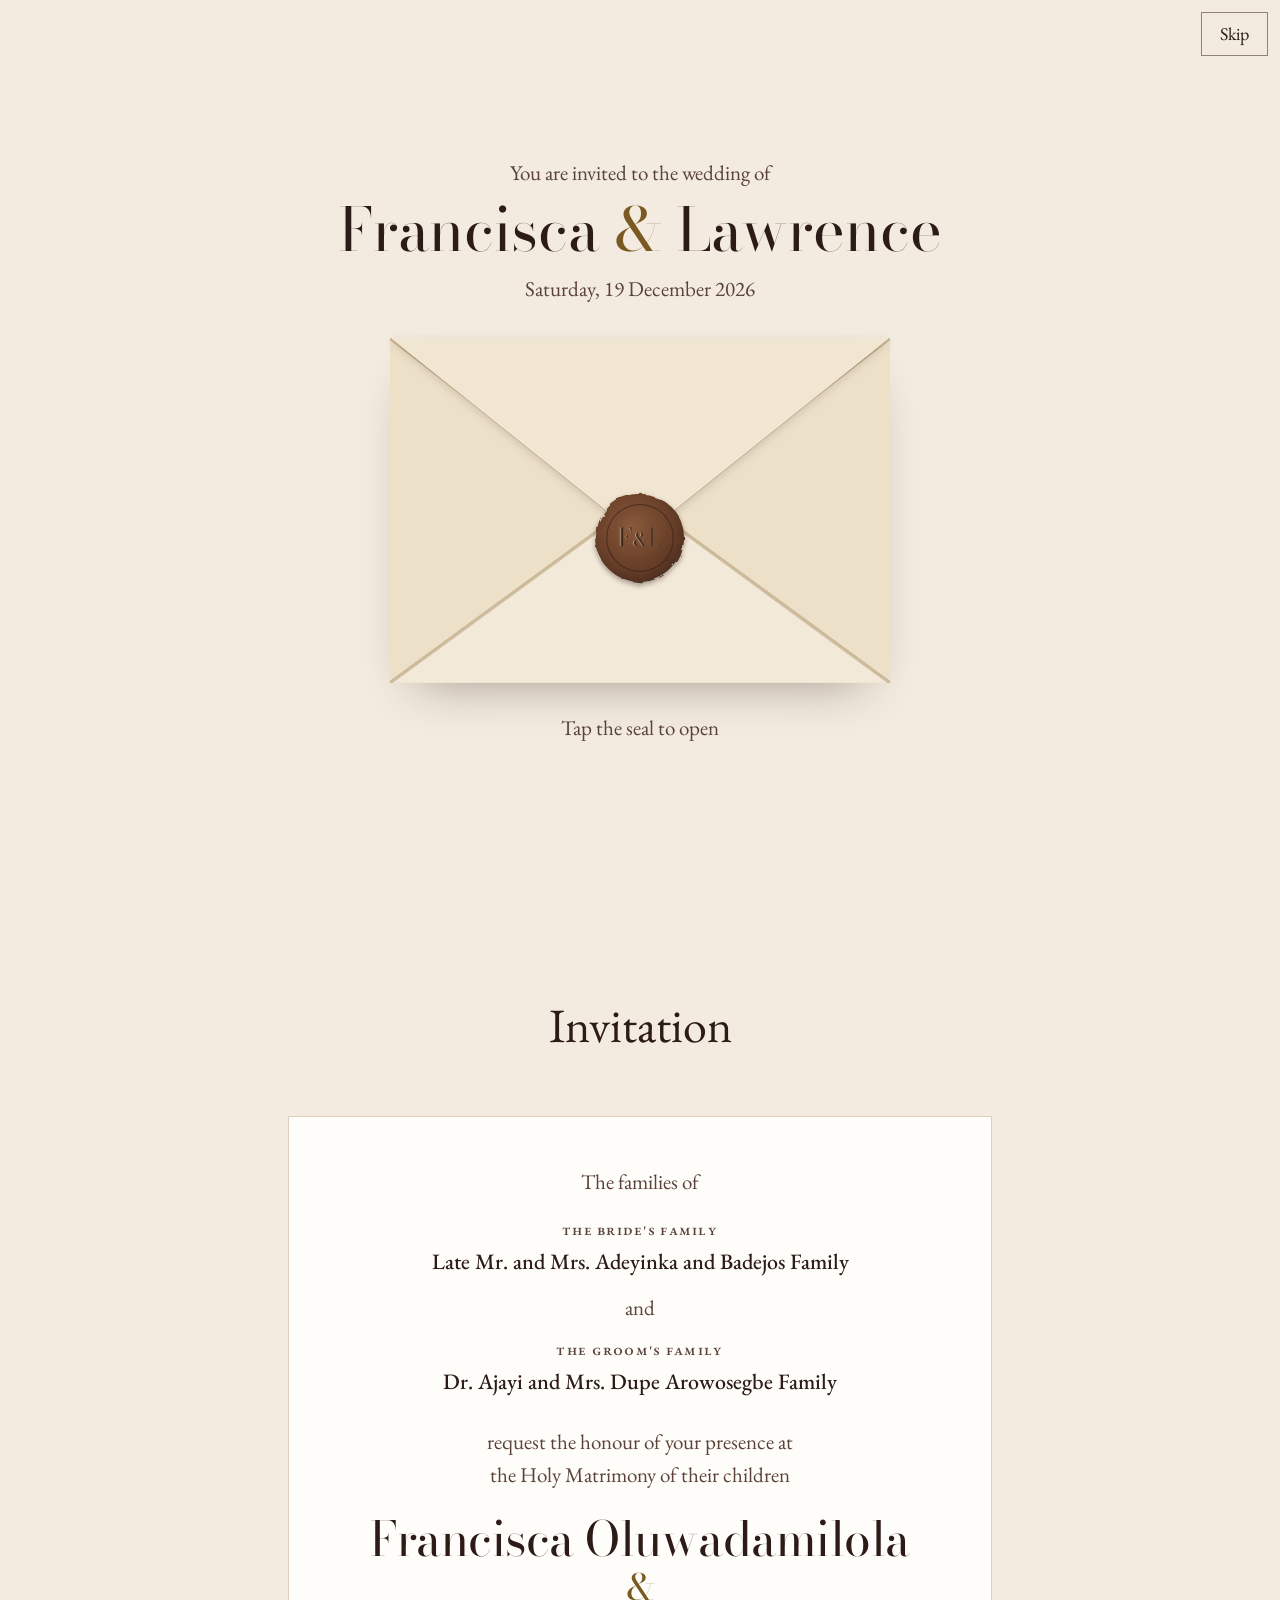
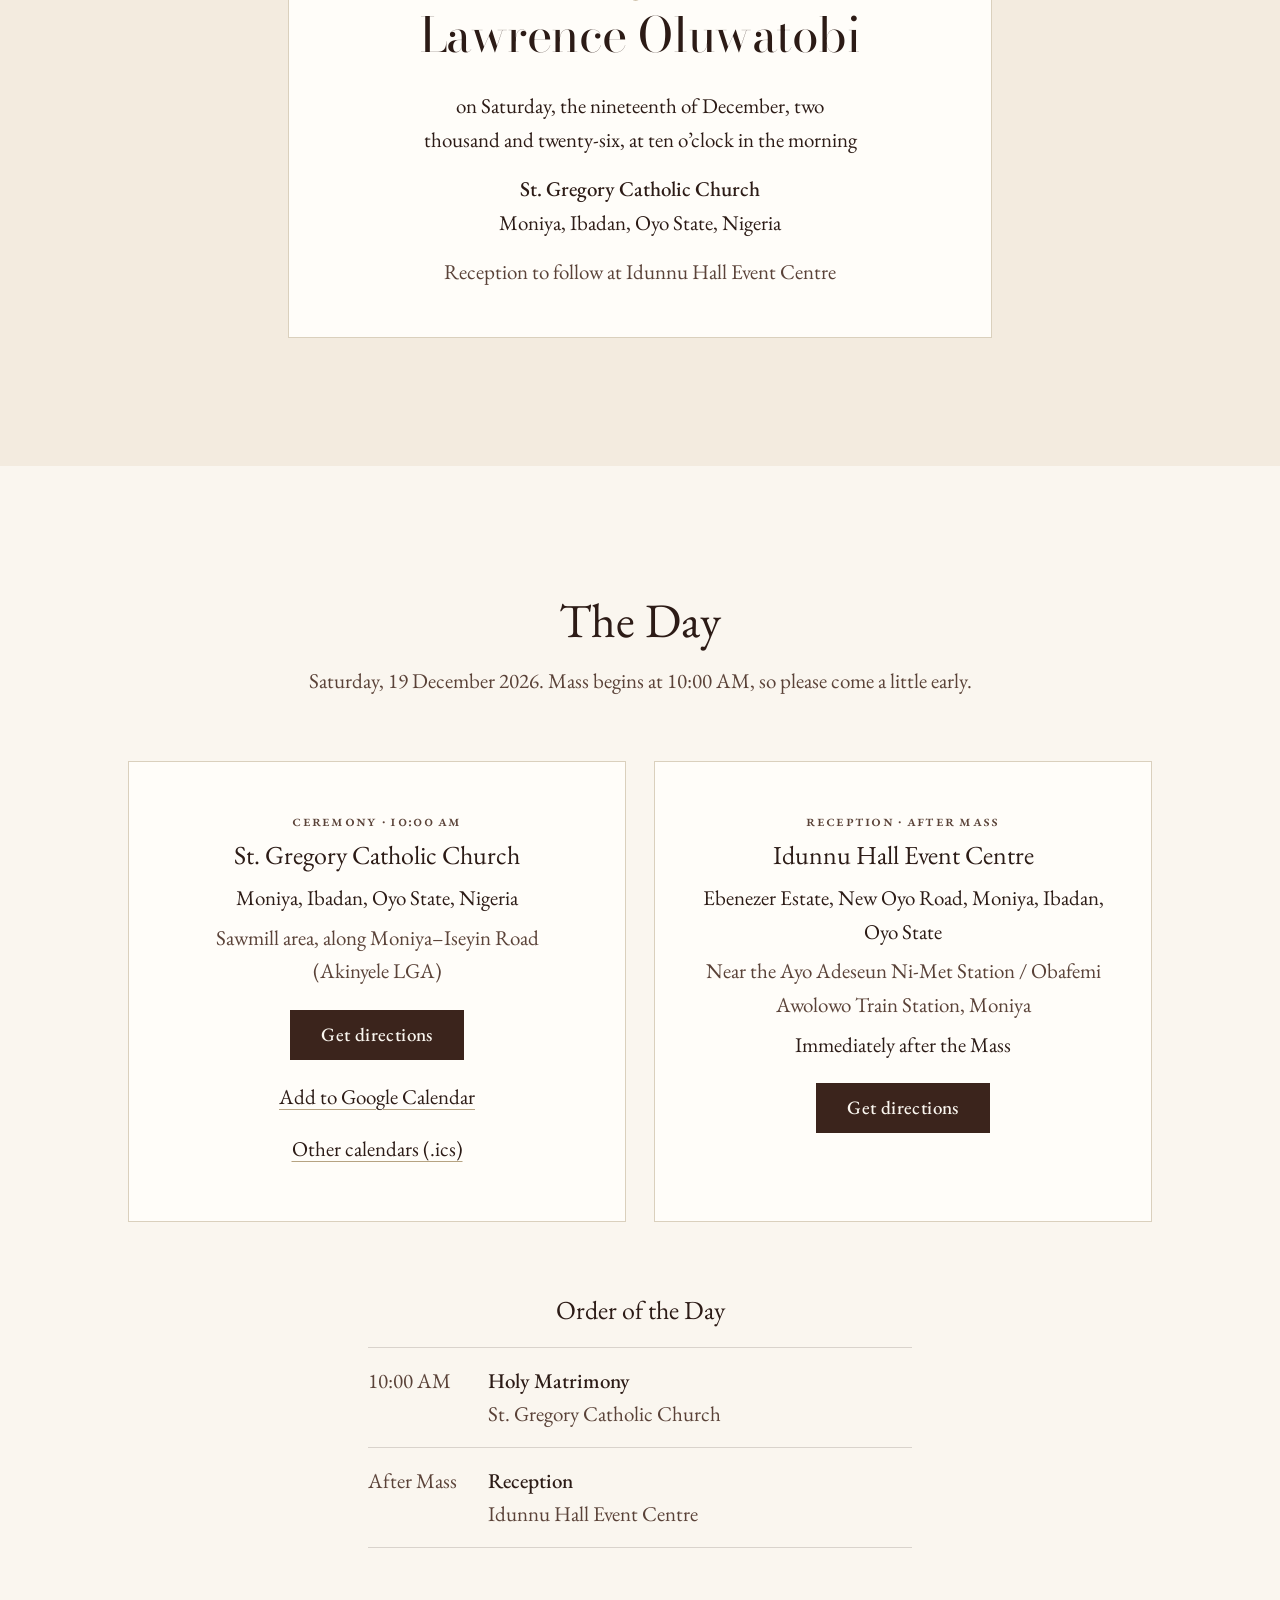
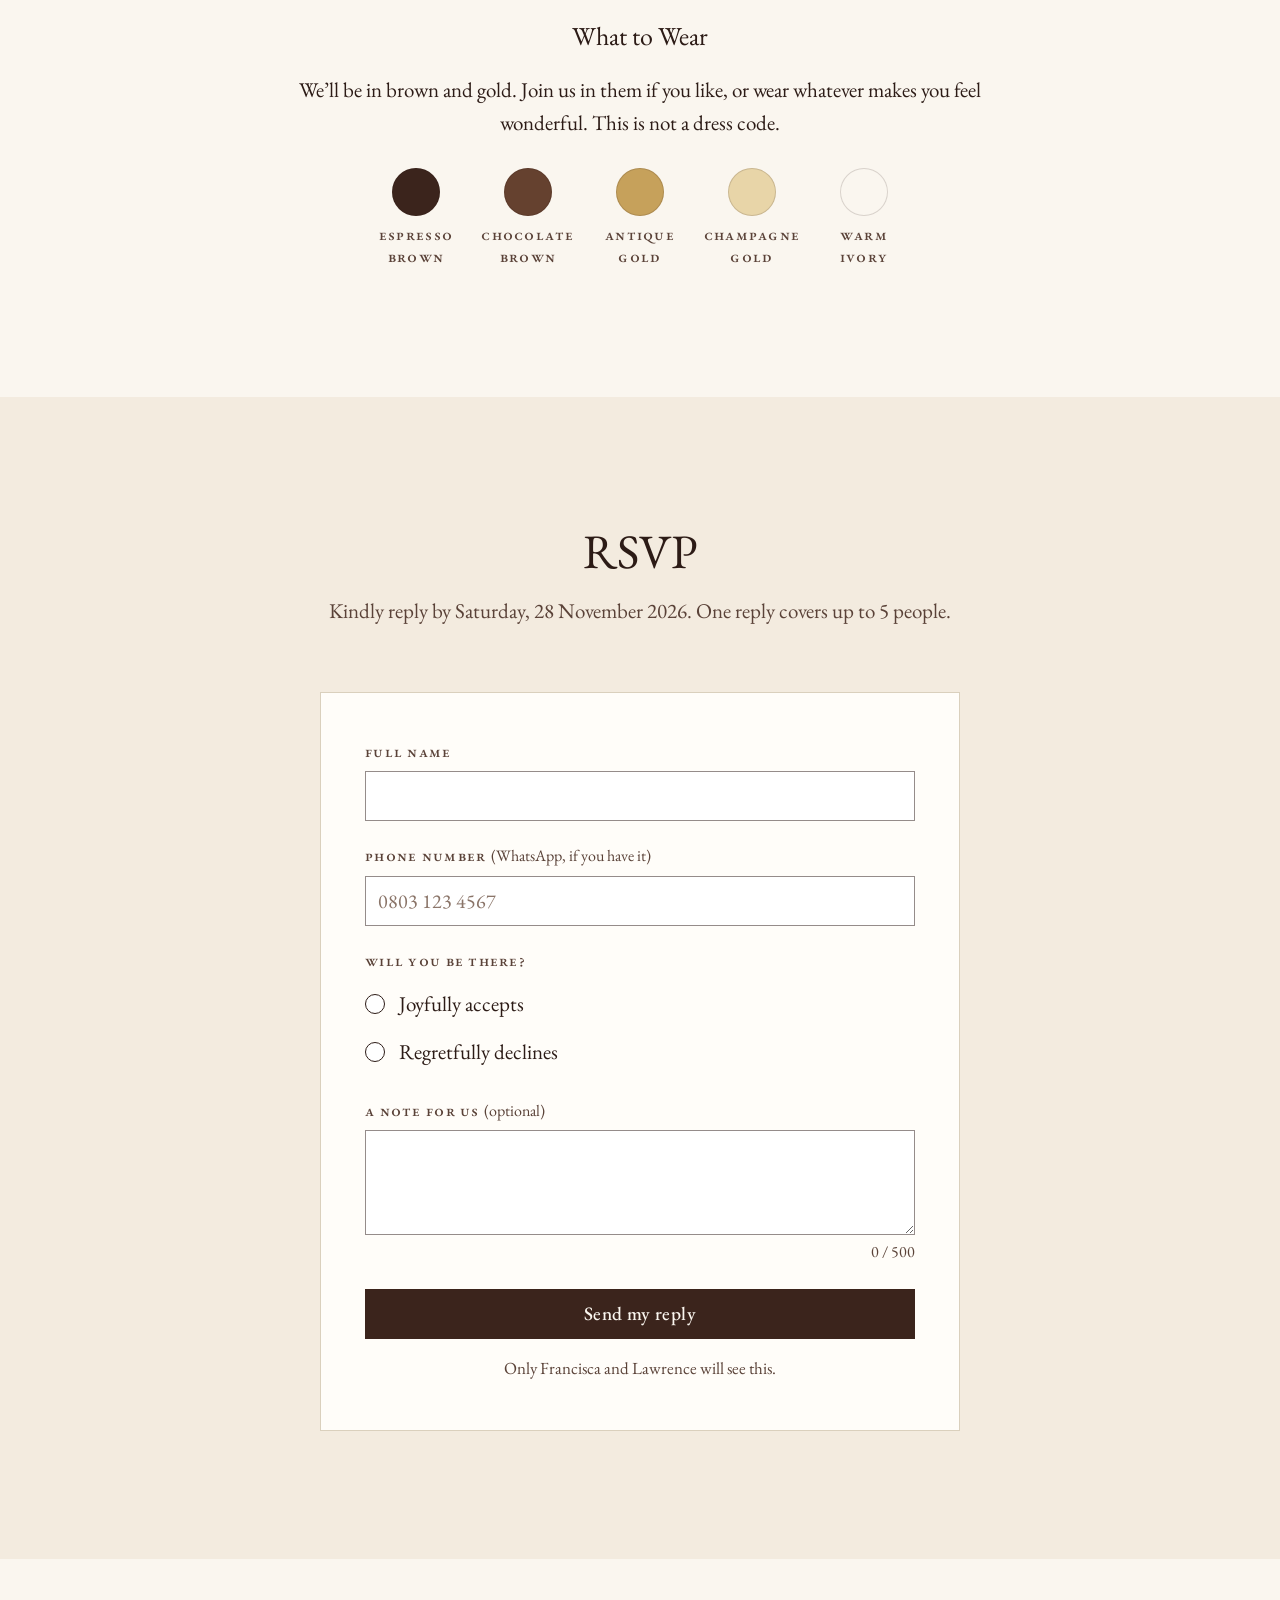
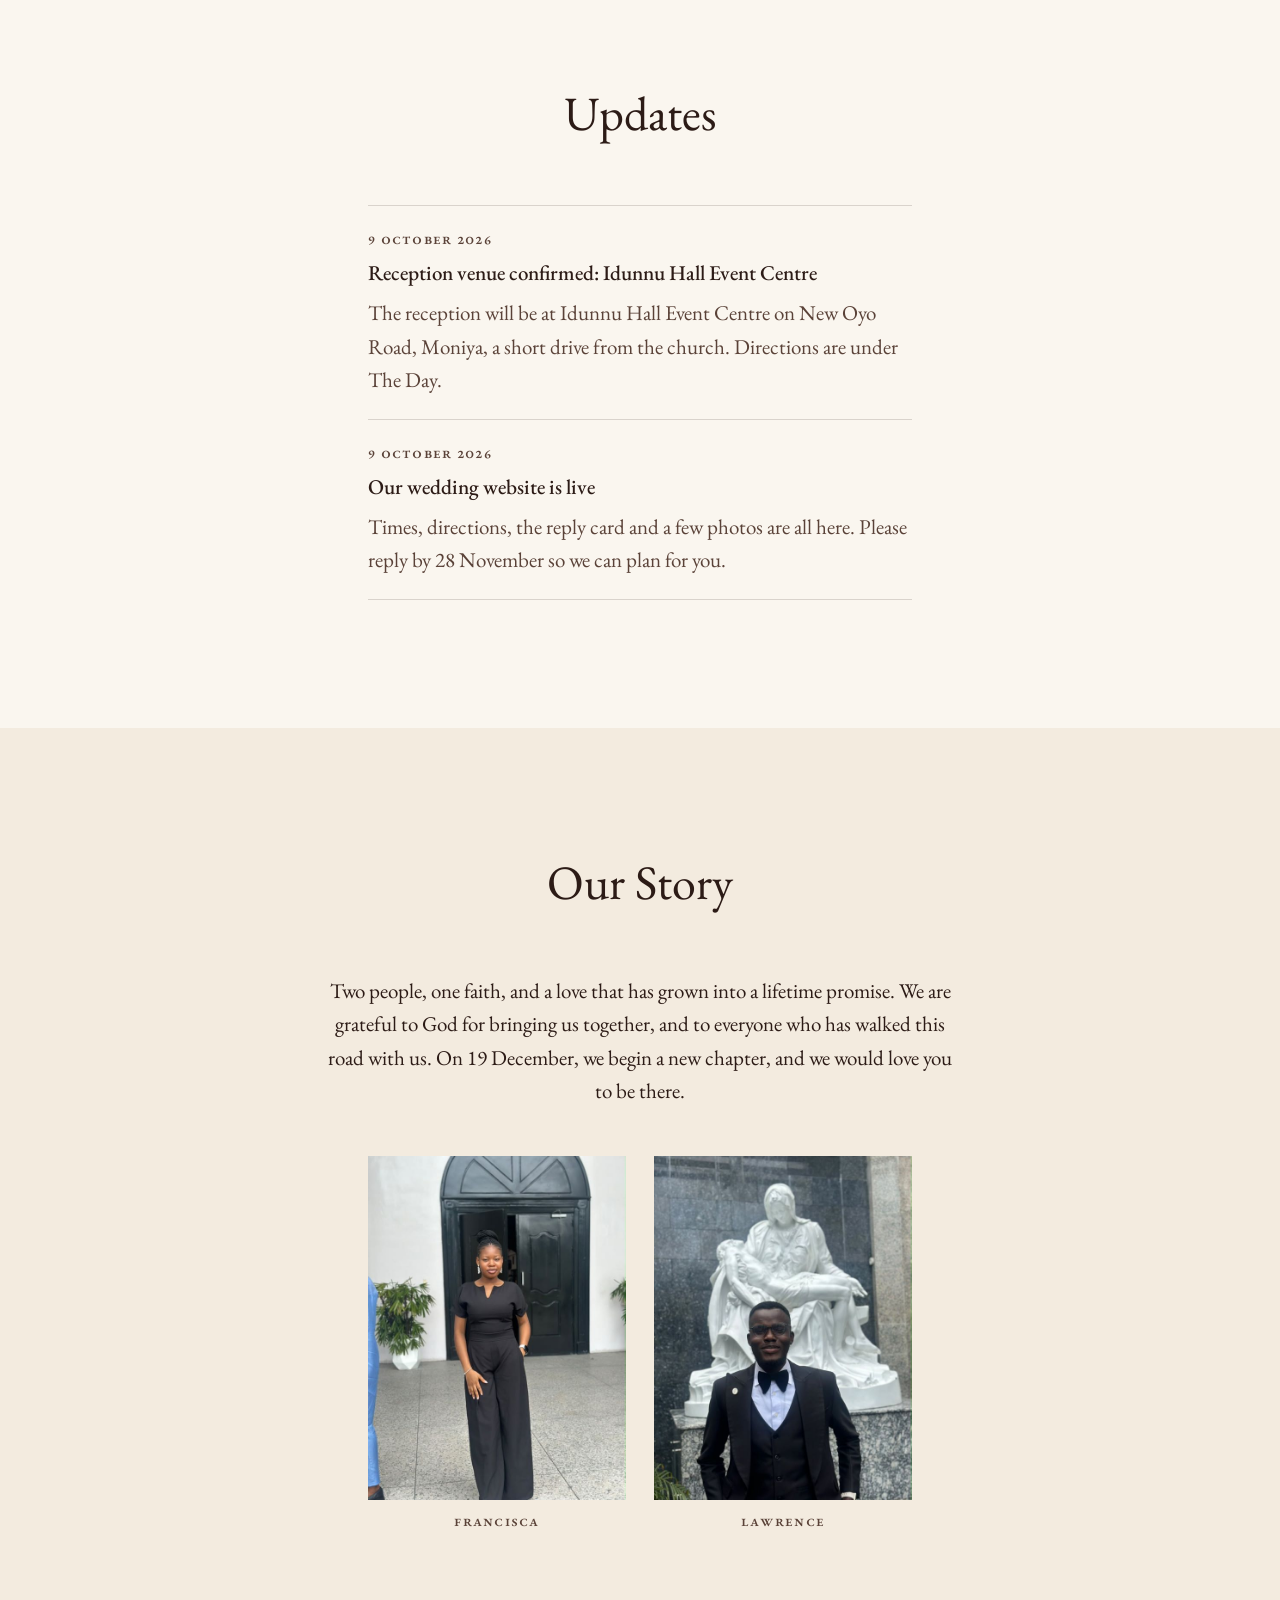
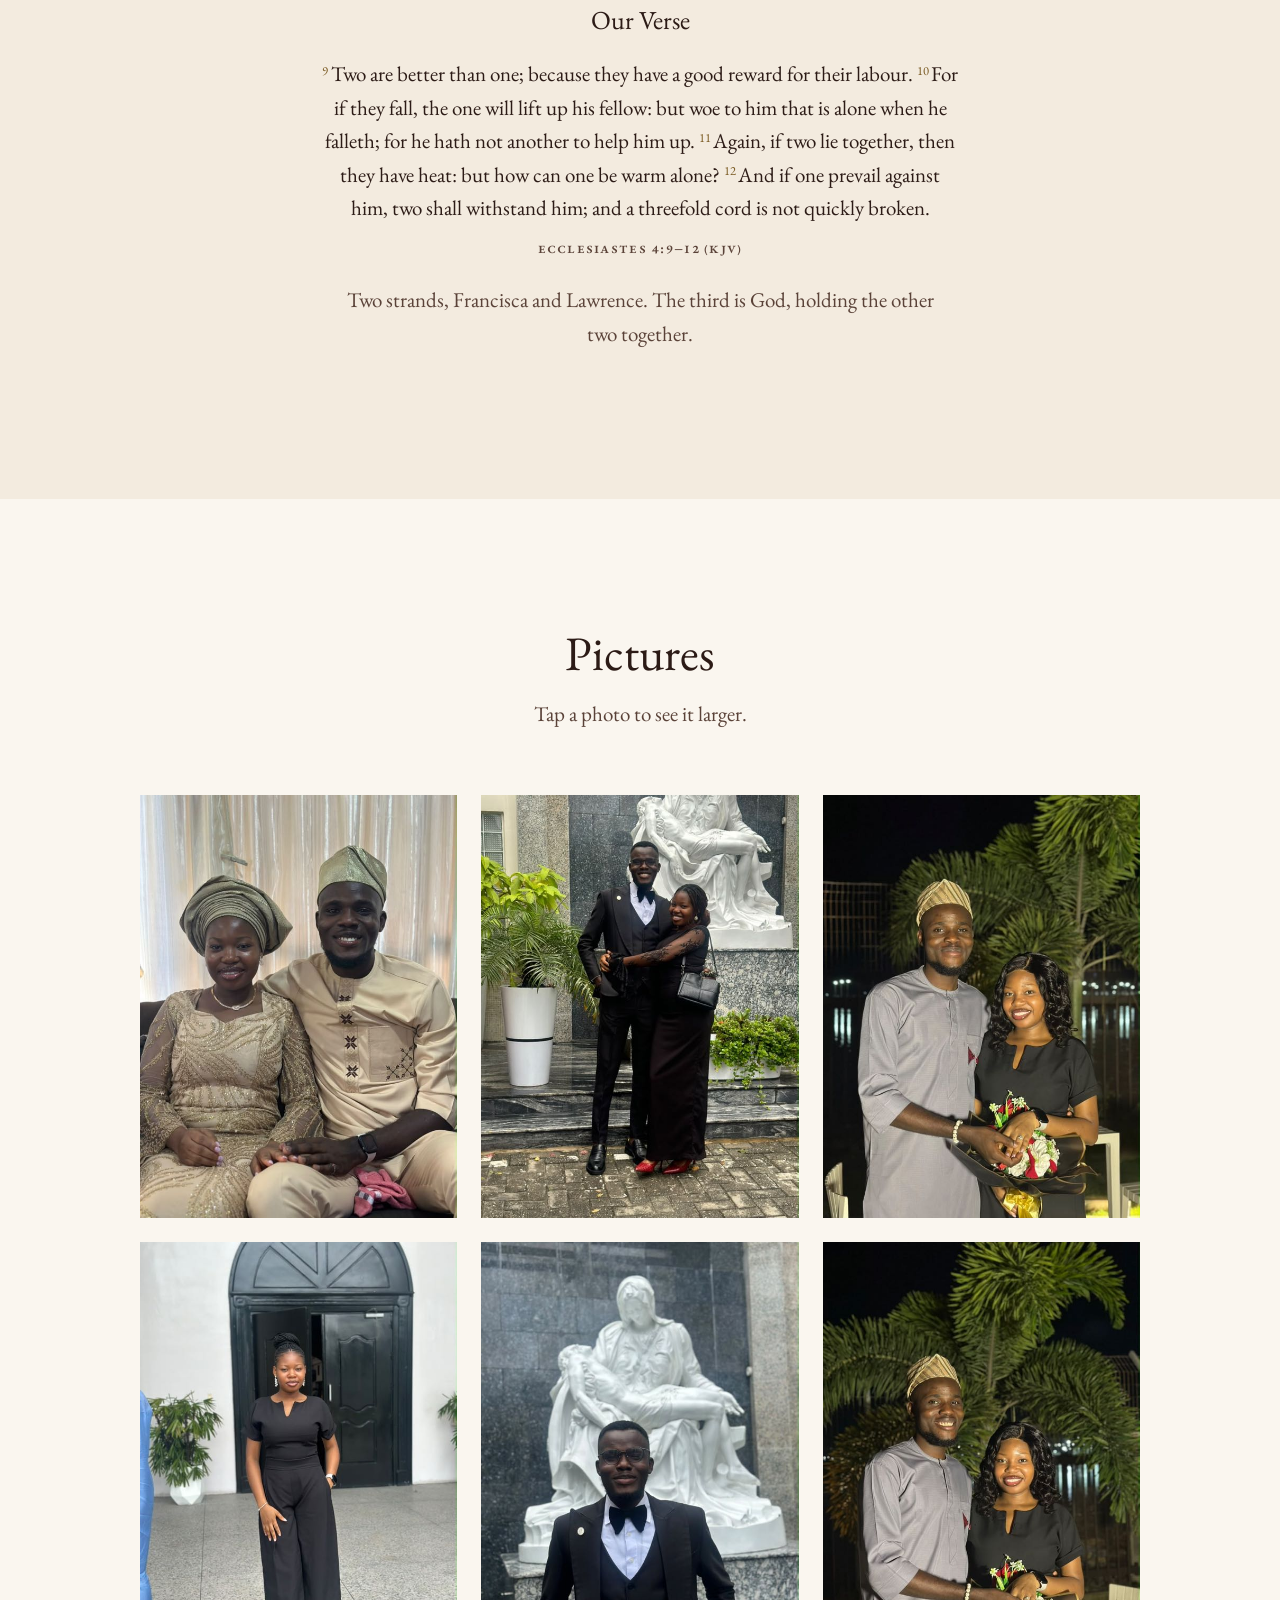
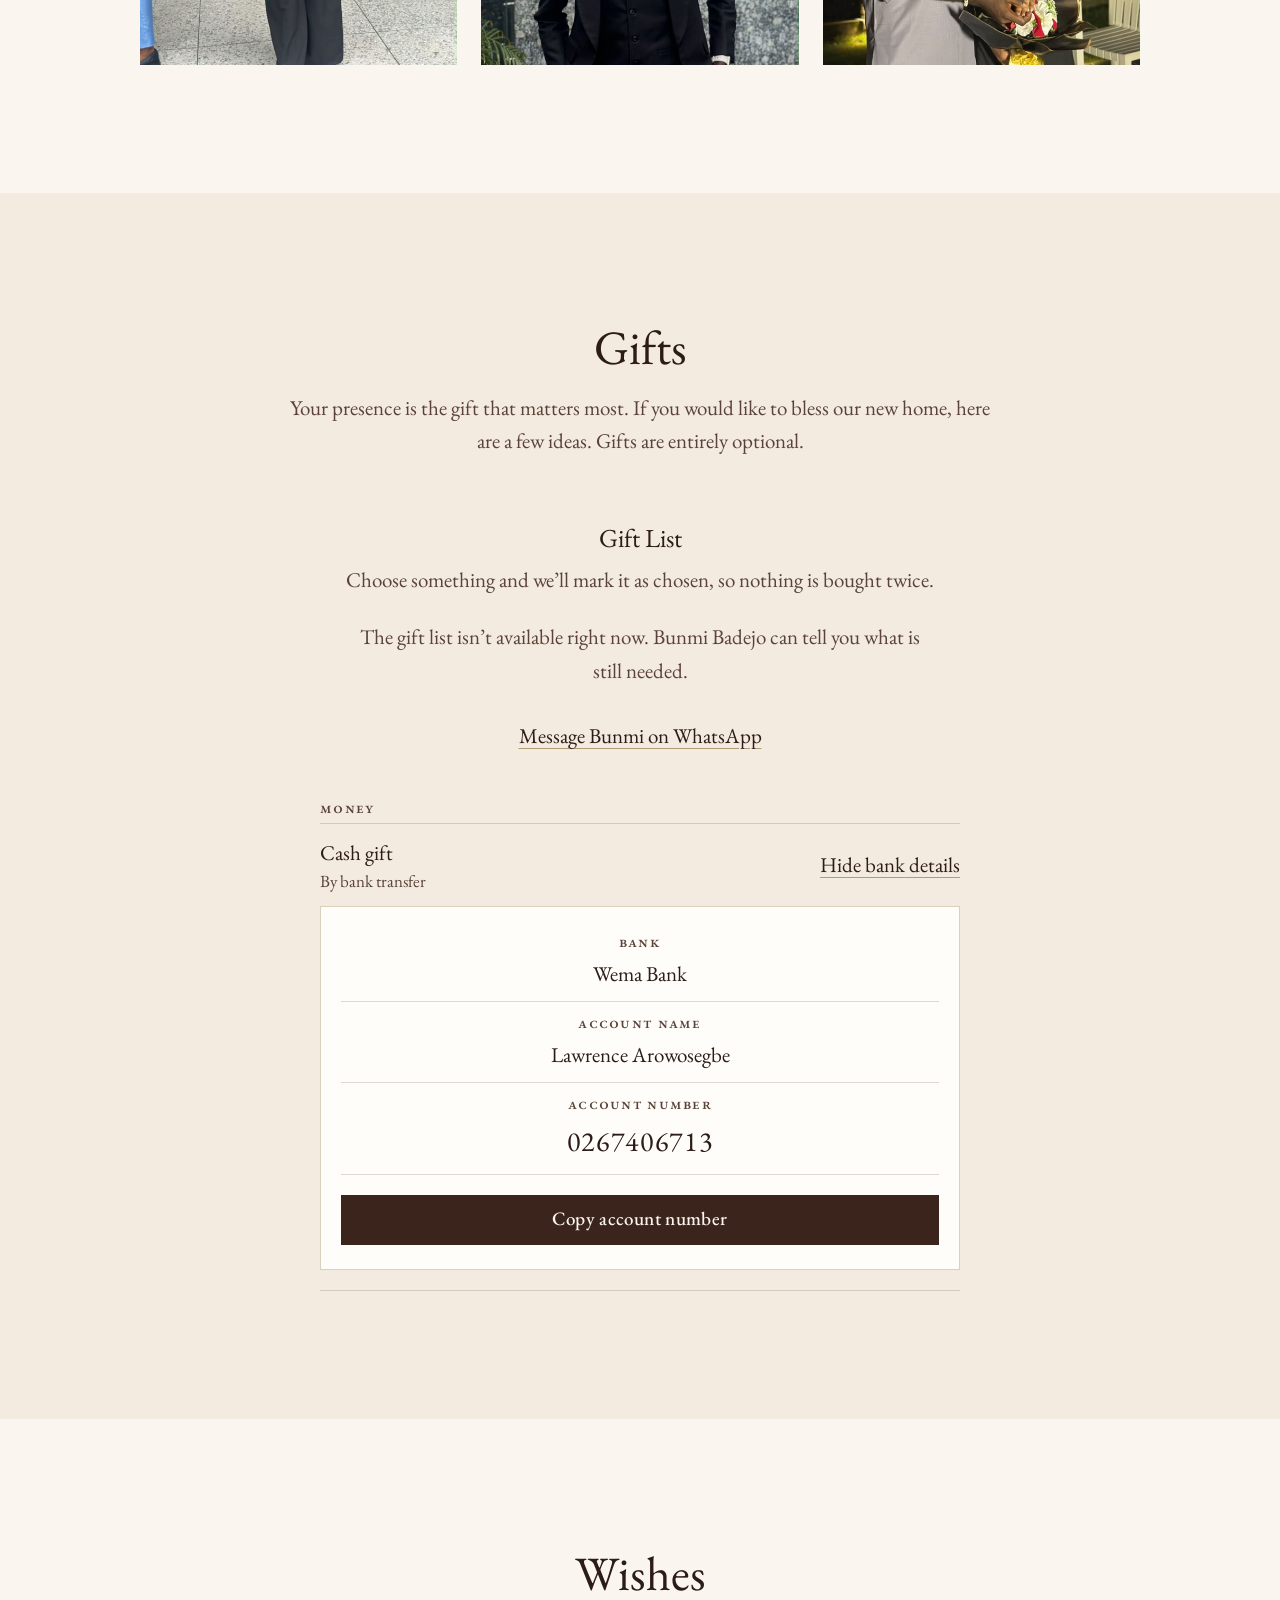
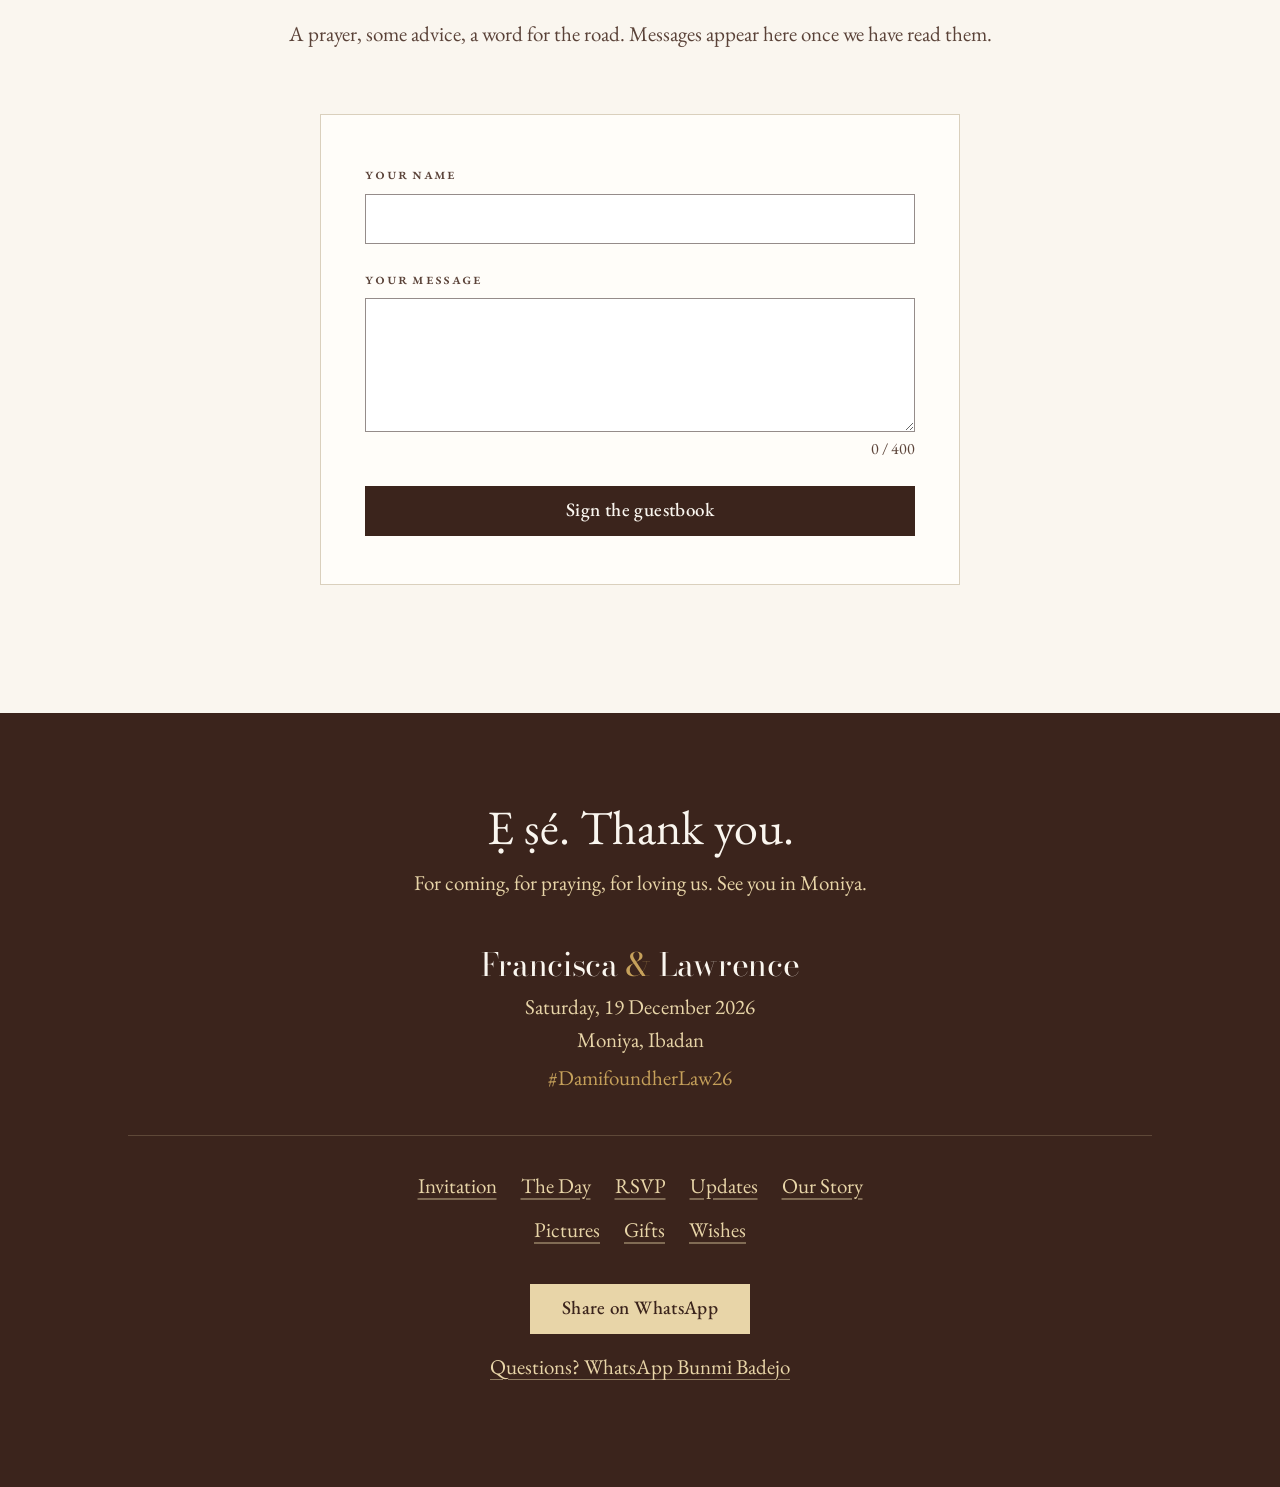
==== site-v2/index.html @ ab5de39e "Francisca & Lawrence wedding website: v1 + v2 sites, Apps Script backend, docs" ====
<!doctype html>
<html lang="en-GB">
<head>
  <meta charset="utf-8">
  <meta name="viewport" content="width=device-width, initial-scale=1, viewport-fit=cover">
  <title>Francisca &amp; Lawrence · 19 December 2026</title>
  <meta name="description" content="Francisca &amp; Lawrence are getting married. Saturday, 19 December 2026, 10:00 AM at St. Gregory Catholic Church, Moniya, Ibadan. Reception at Idunnu Hall Event Centre. Directions, RSVP and gifts.">
  <meta name="theme-color" content="#FAF6EF">
  <meta name="color-scheme" content="light">

  <!-- Social preview (WhatsApp, Facebook, X). If you move to a custom domain,
       replace "https://francisca-and-lawrence.vercel.app" below. -->
  <meta property="og:type" content="website">
  <meta property="og:site_name" content="Francisca &amp; Lawrence">
  <meta property="og:title" content="Francisca &amp; Lawrence · Saturday, 19 December 2026">
  <meta property="og:description" content="St. Gregory Catholic Church, Moniya, Ibadan · 10:00 AM. Kindly reply by 28 November.">
  <meta property="og:url" content="https://francisca-and-lawrence.vercel.app/">
  <meta property="og:image" content="https://francisca-and-lawrence.vercel.app/assets/og-image.jpg">
  <meta property="og:image:width" content="1200">
  <meta property="og:image:height" content="630">
  <meta property="og:image:alt" content="Francisca and Lawrence in black formal wear at church, with their names and wedding date">
  <meta property="og:locale" content="en_GB">
  <meta name="twitter:card" content="summary_large_image">
  <meta name="twitter:title" content="Francisca &amp; Lawrence · Saturday, 19 December 2026">
  <meta name="twitter:description" content="St. Gregory Catholic Church, Moniya, Ibadan · 10:00 AM. Kindly reply by 28 November.">
  <meta name="twitter:image" content="https://francisca-and-lawrence.vercel.app/assets/og-image.jpg">

  <link rel="icon" href="assets/favicon.svg" type="image/svg+xml">
  <link rel="apple-touch-icon" href="assets/og-image.jpg">

  <link rel="preload" href="assets/fonts/eb-garamond-roman.woff2" as="font" type="font/woff2" crossorigin>
  <!-- The gift list is fetched from Apps Script on page open (it redirects to googleusercontent).
       crossorigin matches the credential-less fetch so the warmed connection is reused. -->
  <link rel="preconnect" href="https://script.google.com" crossorigin>
  <link rel="preconnect" href="https://script.googleusercontent.com" crossorigin>
  <link rel="preconnect" href="https://fonts.googleapis.com">
  <link rel="preconnect" href="https://fonts.gstatic.com" crossorigin>
  <link rel="stylesheet" href="https://fonts.googleapis.com/css2?family=Bodoni+Moda:opsz,wght@6..96,400&display=swap">
  <link rel="preload" as="image" href="assets/photos/couple-church.jpg" fetchpriority="high">
  <link rel="stylesheet" href="css/styles.css?v=202610101659">

  <script>
    (function (d) {
      d.classList.add('js');
      // The hero waits for its entrance; released by main.js, or after 4s as a safety net.
      d.classList.add('hero-pending');
      setTimeout(function () { if (!window.__flHero) d.classList.remove('hero-pending'); }, 4000);
      // Cover the page before first paint when the envelope intro will show (same rules as
      // initEnvelope in main.js) so the hero never flashes. Released by main.js, or after 4s.
      // The key must match ENVELOPE_KEY in js/main.js.
      try {
        if (!matchMedia('(prefers-reduced-motion: reduce)').matches && !(location.hash.length > 1) &&
            !sessionStorage.getItem('fl-v2b-envelope-opened')) {
          d.classList.add('env-pending');
          setTimeout(function () { d.classList.remove('env-pending'); }, 4000);
        }
      } catch (e) { /* storage blocked: let main.js decide */ }
    })(document.documentElement);
  </script>
  <script src="config.js?v=202610101659" defer></script>
  <script src="js/main.js?v=202610101659" defer></script>
</head>
<body>
  <svg class="sprite" aria-hidden="true" focusable="false" xmlns="http://www.w3.org/2000/svg">
    <symbol id="i-close" viewBox="0 0 24 24"><path d="M5 5l14 14M19 5 5 19" fill="none" stroke="currentColor" stroke-width="1.4"/></symbol>
    <symbol id="i-prev" viewBox="0 0 24 24"><path d="M20 12H4m6-6-6 6 6 6" fill="none" stroke="currentColor" stroke-width="1.4"/></symbol>
    <symbol id="i-next" viewBox="0 0 24 24"><path d="M4 12h16m-6-6 6 6-6 6" fill="none" stroke="currentColor" stroke-width="1.4"/></symbol>
  </svg>

  <a class="skip-link" href="#main">Skip to main content</a>

  <!-- ===================== HEADER ===================== -->
  <header class="masthead" data-header>
    <div class="masthead__inner">
      <a class="monogram" href="#home" aria-label="Francisca and Lawrence, back to top">F<span>&amp;</span>L</a>
      <nav class="nav" aria-label="Main">
        <ul data-nav-list>
          <li><a href="#invitation">Invitation</a></li>
          <li><a href="#details">The Day</a></li>
          <li><a class="nav__rsvp" href="#rsvp">RSVP</a></li>
          <li><a href="#updates">Updates</a></li>
          <li><a href="#story">Our Story</a></li>
          <li><a href="#gallery">Pictures</a></li>
          <li><a href="#gifts">Gifts</a></li>
          <li><a href="#guestbook">Wishes</a></li>
        </ul>
      </nav>
      <button class="menu-toggle" type="button" aria-expanded="false" aria-controls="mobile-menu" data-menu-toggle>
        <span class="menu-toggle__label">Menu</span>
      </button>
    </div>
  </header>

  <div class="menu" id="mobile-menu" data-mobile-menu aria-hidden="true">
    <nav aria-label="Sections">
      <ul class="menu__list">
        <li><a href="#invitation">Invitation</a></li>
        <li><a href="#details">The Day</a></li>
        <li><a href="#rsvp">RSVP</a></li>
        <li><a href="#updates">Updates</a></li>
        <li><a href="#story">Our Story</a></li>
        <li><a href="#gallery">Pictures</a></li>
        <li><a href="#gifts">Gifts</a></li>
        <li><a href="#guestbook">Wishes</a></li>
      </ul>
    </nav>
    <p class="menu__foot">Saturday, 19 December 2026 · 10:00 AM<br>St. Gregory Catholic Church, Moniya, Ibadan</p>
  </div>

  <main id="main">

    <!-- ===================== HERO ===================== -->
    <section class="hero" id="home" aria-labelledby="hero-title">
      <div class="wrap hero__grid">
        <figure class="hero__photo">
          <div class="arch">
            <img src="assets/photos/couple-church.jpg" width="810" height="1080"
                 alt="Francisca and Lawrence in black formal wear, embracing and smiling in front of a white Pietà statue at church"
                 fetchpriority="high" decoding="async">
          </div>
        </figure>

        <div class="hero__text">
          <h1 class="display hero__names" id="hero-title">
            <span data-config="couple.brideFirst">Francisca</span>
            <span><span class="amp" aria-label="and">&amp;</span> <span data-config="couple.groomFirst">Lawrence</span></span>
          </h1>
          <p class="hero__date" data-config="wedding.dateLabel">Saturday, 19 December 2026</p>
          <p class="hero__place"><span data-config="church.name">St. Gregory Catholic Church</span><br><span data-config="church.shortAddress">Moniya, Ibadan</span> · <span class="nowrap">10:00 AM</span></p>
          <div class="actions">
            <a class="btn" href="#rsvp">RSVP</a>
            <a class="link" href="#details">Times &amp; directions</a>
          </div>

          <div class="countdown" data-countdown hidden>
            <div class="countdown__grid" role="timer" aria-live="off" data-cd-grid>
              <p><span data-cd="days">00</span><small class="label">Days</small></p>
              <p><span data-cd="hours">00</span><small class="label">Hours</small></p>
              <p><span data-cd="mins">00</span><small class="label">Minutes</small></p>
              <p><span data-cd="secs">00</span><small class="label">Seconds</small></p>
            </div>
            <p class="countdown__done" data-cd-done hidden></p>
          </div>
        </div>
      </div>
    </section>

    <!-- ===================== INVITATION ===================== -->
    <section class="section section--tint" id="invitation" aria-labelledby="invitation-title">
      <div class="wrap">
        <header class="section__head">
          <h2 class="h2" id="invitation-title">Invitation</h2>
        </header>
        <article class="card invite">
          <p class="invite__lead">The families of</p>
          <p class="invite__family"><span class="label" data-config="families.bride.label">The Bride's Family</span><strong data-config="families.bride.name">Late Mr. and Mrs. Adeyinka and Badejos Family</strong></p>
          <p class="invite__and">and</p>
          <p class="invite__family"><span class="label" data-config="families.groom.label">The Groom's Family</span><strong data-config="families.groom.name">Dr. Ajayi and Mrs. Dupe Arowosegbe Family</strong></p>
          <p class="invite__request">request the honour of your presence at the Holy&nbsp;Matrimony of their&nbsp;children</p>
          <p class="display invite__couple">
            <span data-config="couple.brideFull">Francisca Oluwadamilola</span>
            <span class="amp" aria-label="and">&amp;</span>
            <span data-config="couple.groomFull">Lawrence Oluwatobi</span>
          </p>
          <p class="invite__when">on Saturday, the nineteenth of December, two thousand and <span class="nowrap">twenty-six</span>, at ten o’clock in the morning</p>
          <p class="invite__where"><strong data-config="church.name">St. Gregory Catholic Church</strong><br><span data-config="church.address">Moniya, Ibadan, Oyo State, Nigeria</span></p>
          <p class="invite__reception" data-invite-reception>Reception to follow at Idunnu Hall Event Centre</p>
        </article>
      </div>
    </section>

    <!-- ===================== THE DAY ===================== -->
    <section class="section" id="details" aria-labelledby="details-title">
      <div class="wrap">
        <header class="section__head">
          <h2 class="h2" id="details-title">The Day</h2>
          <p class="lead"><span data-config="wedding.dateLabel">Saturday, 19 December 2026</span>. Mass begins at 10:00 AM, so please come a little early.</p>
        </header>

        <div class="venues">
          <article class="card venue" aria-labelledby="church-title">
            <p class="label">Ceremony · <span class="lnum">10:00 AM</span></p>
            <h3 class="h3" id="church-title" data-config="church.name">St. Gregory Catholic Church</h3>
            <p data-config="church.address">Moniya, Ibadan, Oyo State, Nigeria</p>
            <p class="muted" data-church-note data-config="church.directionsNote">Sawmill area, along Moniya–Iseyin Road (Akinyele LGA)</p>
            <div class="venue__actions">
              <a class="btn" data-church-directions target="_blank" rel="noopener"
                 href="https://www.google.com/maps/search/?api=1&amp;query=St+Gregory+Catholic+Church%2C+Moniya%2C+Ibadan%2C+Oyo+State%2C+Nigeria">Get directions</a>
              <a class="link" data-gcal target="_blank" rel="noopener"
                 href="https://calendar.google.com/calendar/render?action=TEMPLATE&amp;text=Wedding%20of%20Francisca%20%26%20Lawrence&amp;dates=20261219T090000Z%2F20261219T120000Z&amp;location=St.%20Gregory%20Catholic%20Church%2C%20Moniya%2C%20Ibadan%2C%20Oyo%20State%2C%20Nigeria&amp;ctz=Africa%2FLagos">Add to Google Calendar</a>
              <a class="link" href="wedding.ics" download="Francisca-and-Lawrence-Wedding.ics">Other calendars (.ics)</a>
            </div>
          </article>

          <article class="card venue" aria-labelledby="reception-title" data-reception>
            <p class="label" data-reception-label>Reception · After Mass</p>
            <div data-reception-body>
              <h3 class="h3" id="reception-title">Idunnu Hall Event Centre</h3>
              <p>Ebenezer Estate, New Oyo Road, Moniya, Ibadan, Oyo State</p>
              <p class="muted">Near the Ayo Adeseun Ni-Met Station / Obafemi Awolowo Train Station, Moniya</p>
              <p>Immediately after the Mass</p>
              <div class="venue__actions">
                <a class="btn" target="_blank" rel="noopener" href="https://www.google.com/maps/search/?api=1&amp;query=Idunnu+Hall+Event+Centre%2C+Ebenezer+Estate%2C+New+Oyo+Road%2C+Moniya%2C+Ibadan">Get directions</a>
              </div>
            </div>
          </article>
        </div>

        <div class="block">
          <h3 class="h3">Order of the Day</h3>
          <ol class="rows" data-timeline>
            <li><span class="rows__time">10:00 AM</span><span><strong>Holy Matrimony</strong><span class="muted">St. Gregory Catholic Church</span></span></li>
            <li><span class="rows__time">After Mass</span><span><strong>Reception</strong><span class="muted">Idunnu Hall Event Centre</span></span></li>
          </ol>
        </div>

        <div class="block" id="colours">
          <h3 class="h3">What to Wear</h3>
          <p>We’ll be in brown and gold. Join us in them if you like, or wear whatever makes you feel wonderful. This is not a dress code.</p>
          <ul class="swatches" data-swatches aria-label="Our wedding colours"></ul>
        </div>
      </div>
    </section>

    <!-- ===================== RSVP ===================== -->
    <section class="section section--tint" id="rsvp" aria-labelledby="rsvp-title">
      <div class="wrap">
        <header class="section__head">
          <h2 class="h2" id="rsvp-title">RSVP</h2>
          <p class="lead">Kindly reply by <span class="nowrap" data-config="rsvp.deadline">Saturday, 28 November 2026</span>. One reply covers up to <span data-config="rsvp.maxGuests">5</span> people.</p>
        </header>

        <div class="card form-card" data-rsvp-card>
          <div class="notice" data-rsvp-previous hidden></div>
          <noscript><div class="notice"><p>The reply form needs JavaScript. Please turn it on, or send your RSVP to the couple on WhatsApp.</p></div></noscript>

          <form class="form" data-rsvp-form novalidate>
            <div class="field">
              <label for="rsvp-name">Full name</label>
              <input id="rsvp-name" name="name" type="text" autocomplete="name" maxlength="80" required aria-describedby="rsvp-name-error">
              <p class="field__error" id="rsvp-name-error" aria-live="polite"></p>
            </div>

            <div class="field">
              <label for="rsvp-phone">Phone number <span class="field__hint">(WhatsApp, if you have it)</span></label>
              <input id="rsvp-phone" name="phone" type="tel" inputmode="tel" autocomplete="tel" maxlength="20" placeholder="0803 123 4567" required aria-describedby="rsvp-phone-error">
              <p class="field__error" id="rsvp-phone-error" aria-live="polite"></p>
            </div>

            <fieldset class="field">
              <legend>Will you be there?</legend>
              <div class="options">
                <label class="option"><input type="radio" name="attendance" value="accept" required aria-describedby="rsvp-attendance-error"><span>Joyfully accepts</span></label>
                <label class="option"><input type="radio" name="attendance" value="decline"><span>Regretfully declines</span></label>
              </div>
              <p class="field__error" id="rsvp-attendance-error" aria-live="polite"></p>
            </fieldset>

            <div class="form" data-accept-only hidden>
              <div class="field">
                <label for="rsvp-guests" id="rsvp-guests-label">How many of you, including you?</label>
                <div class="stepper" data-stepper>
                  <button type="button" class="stepper__btn" data-step="-1" aria-label="One fewer guest" aria-controls="rsvp-guests">&minus;</button>
                  <input id="rsvp-guests" name="guests" type="number" inputmode="numeric" min="1" max="5" value="1" aria-describedby="rsvp-guests-hint">
                  <button type="button" class="stepper__btn" data-step="1" aria-label="One more guest" aria-controls="rsvp-guests">+</button>
                </div>
                <p class="field__hint field__hint--block" id="rsvp-guests-hint">Up to <span data-config="rsvp.maxGuests">5</span> people per reply.</p>
              </div>

              <fieldset class="field">
                <legend>Which part will you attend?</legend>
                <div class="options" data-event-options>
                  <label class="option"><input type="radio" name="event" value="Church Ceremony &amp; Reception" checked><span>Church Ceremony &amp; Reception</span></label>
                  <label class="option"><input type="radio" name="event" value="Church Ceremony only"><span>Church Ceremony only</span></label>
                  <label class="option"><input type="radio" name="event" value="Reception only"><span>Reception only</span></label>
                </div>
              </fieldset>
            </div>

            <div class="field">
              <label for="rsvp-message">A note for us <span class="field__hint">(optional)</span></label>
              <textarea id="rsvp-message" name="message" rows="3" maxlength="500" data-counter="rsvp-message-count"></textarea>
              <p class="field__count" id="rsvp-message-count" aria-live="off">0 / 500</p>
            </div>

            <div class="hp" aria-hidden="true">
              <label for="rsvp-website">Website</label>
              <input id="rsvp-website" name="website" type="text" tabindex="-1" autocomplete="off">
            </div>

            <div class="form__status" data-rsvp-status role="status" aria-live="polite"></div>

            <button class="btn btn--block" type="submit" data-rsvp-submit><span class="btn__label">Send my reply</span></button>
            <p class="form__fine">Only Francisca and Lawrence will see this.</p>
          </form>

          <div class="confirmation" data-rsvp-confirmation hidden tabindex="-1"></div>
        </div>
      </div>
    </section>

    <!-- ===================== UPDATES ===================== -->
    <section class="section" id="updates" aria-labelledby="updates-title">
      <div class="wrap">
        <header class="section__head">
          <h2 class="h2" id="updates-title">Updates</h2>
        </header>
        <ol class="rows rows--stack narrow" data-updates></ol>
      </div>
    </section>

    <!-- ===================== OUR STORY ===================== -->
    <section class="section section--tint" id="story" aria-labelledby="story-title">
      <div class="wrap">
        <header class="section__head">
          <h2 class="h2" id="story-title" data-config="story.title">Our Story</h2>
        </header>
        <div class="prose narrow" data-story>
          <p>Two people, one faith, and a love that has grown into a lifetime promise. We are grateful to God for bringing us together, and to everyone who has walked this road with us. On 19 December, we begin a new chapter, and we would love you to be there.</p>
        </div>
        <div class="portraits">
          <figure>
            <img src="assets/photos/thumbs/francisca.jpg" width="600" height="800" loading="lazy" decoding="async"
                 alt="Francisca in an elegant black jumpsuit before the arched doors of a church">
            <figcaption class="label" data-config="couple.brideFirst">Francisca</figcaption>
          </figure>
          <figure>
            <img src="assets/photos/thumbs/lawrence.jpg" width="600" height="800" loading="lazy" decoding="async"
                 alt="Lawrence in a black tuxedo and bow tie before a white Pietà statue">
            <figcaption class="label" data-config="couple.groomFirst">Lawrence</figcaption>
          </figure>
        </div>

        <div class="block verse narrow">
          <h3 class="h3">Our Verse</h3>
          <blockquote cite="https://www.kingjamesbibleonline.org/Ecclesiastes-Chapter-4/">
            <p><sup>9</sup>Two are better than one; because they have a good reward for their labour. <sup>10</sup>For if they fall, the one will lift up his fellow: but woe to him that is alone when he falleth; for he hath not another to help him up. <sup>11</sup>Again, if two lie together, then they have heat: but how can one be warm alone? <sup>12</sup>And if one prevail against him, two shall withstand him; and a threefold cord is not quickly broken.</p>
            <footer class="label"><cite>Ecclesiastes 4:9–12 (KJV)</cite></footer>
          </blockquote>
          <p class="muted">Two strands, Francisca and Lawrence. The third is God, holding the other two together.</p>
        </div>
      </div>
    </section>

    <!-- ===================== PICTURES ===================== -->
    <section class="section" id="gallery" aria-labelledby="gallery-title">
      <div class="wrap">
        <header class="section__head">
          <h2 class="h2" id="gallery-title">Pictures</h2>
          <p class="lead">Tap a photo to see it larger.</p>
        </header>
        <ul class="gallery" data-gallery></ul>
      </div>
    </section>

    <!-- ===================== GIFTS ===================== -->
    <section class="section section--tint" id="gifts" aria-labelledby="gifts-title">
      <div class="wrap">
        <header class="section__head">
          <h2 class="h2" id="gifts-title">Gifts</h2>
          <p class="lead">Your presence is the gift that matters most. If you would like to bless our new home, here are a few ideas. Gifts are entirely optional.</p>
        </header>

        <div class="registry narrow" data-registry>
          <h3 class="h3" id="registry-title" tabindex="-1" data-config="registry.title">Gift List</h3>
          <p class="muted" data-config="registry.intro">Choose something and we’ll mark it as chosen, so nothing is bought twice.</p>
          <div class="registry__status" data-registry-status role="status" aria-live="polite"></div>
          <div class="registry__list" data-registry-list>
            <!-- Shown as-is without JavaScript, or if the list can't load. main.js moves the
                 bank details into the "Cash gift" row of the live list. -->
            <div class="registry__group">
              <h4 class="label">Money</h4>
              <ul class="registry__items">
                <li class="item item--cash">
                  <div><p class="item__name">Cash gift</p><p class="item__note">By bank transfer</p></div>
                  <div class="item__more" data-bank-slot>
                    <div class="bank card" id="bank" data-bank>
                      <dl class="bank__rows">
                        <div><dt class="label">Bank</dt><dd data-config="gifts.bank.bankName">Wema Bank</dd></div>
                        <div><dt class="label">Account name</dt><dd data-config="gifts.bank.accountName">Lawrence Arowosegbe</dd></div>
                        <div><dt class="label">Account number</dt><dd class="bank__number" data-config="gifts.bank.accountNumber" data-account-number>0267406713</dd></div>
                      </dl>
                      <button class="btn btn--block" type="button" data-copy-account>Copy account number</button>
                      <a class="link" data-paystack hidden target="_blank" rel="noopener" href="#">Give online with Paystack</a>
                    </div>
                  </div>
                </li>
              </ul>
            </div>
          </div>
        </div>
      </div>
    </section>

    <!-- ===================== WISHES ===================== -->
    <section class="section" id="guestbook" aria-labelledby="guestbook-title">
      <div class="wrap">
        <header class="section__head">
          <h2 class="h2" id="guestbook-title">Wishes</h2>
          <p class="lead">A prayer, some advice, a word for the road. Messages appear here once we have read them.</p>
        </header>
        <div class="card form-card">
          <form class="form" data-guestbook-form novalidate>
            <div class="field">
              <label for="gb-name">Your name</label>
              <input id="gb-name" name="name" type="text" autocomplete="name" maxlength="80" required aria-describedby="gb-name-error">
              <p class="field__error" id="gb-name-error" aria-live="polite"></p>
            </div>
            <div class="field">
              <label for="gb-message">Your message</label>
              <textarea id="gb-message" name="message" rows="4" maxlength="400" required aria-describedby="gb-message-error" data-counter="gb-message-count"></textarea>
              <p class="field__count" id="gb-message-count" aria-live="off">0 / 400</p>
              <p class="field__error" id="gb-message-error" aria-live="polite"></p>
            </div>
            <div class="hp" aria-hidden="true">
              <label for="gb-website">Website</label>
              <input id="gb-website" name="website" type="text" tabindex="-1" autocomplete="off">
            </div>
            <div class="form__status" data-guestbook-status role="status" aria-live="polite"></div>
            <button class="btn btn--block" type="submit" data-guestbook-submit><span class="btn__label">Sign the guestbook</span></button>
          </form>
        </div>
        <div class="block narrow" data-wishes hidden>
          <h3 class="h3">From Our People</h3>
          <ul class="rows rows--stack" data-wishes-list></ul>
        </div>
      </div>
    </section>
  </main>

  <!-- ===================== FOOTER ===================== -->
  <footer class="footer">
    <div class="wrap footer__inner">
      <p class="footer__thanks"><span lang="yo" data-config="closing.thanks">Ẹ ṣé</span>. Thank you.</p>
      <p class="footer__note" data-config="closing.note">For coming, for praying, for loving us. See you in Moniya.</p>
      <p class="display footer__names"><span data-config="couple.brideFirst">Francisca</span> <span class="amp">&amp;</span> <span data-config="couple.groomFirst">Lawrence</span></p>
      <p>Saturday, 19 December 2026<br>Moniya, Ibadan</p>
      <p class="footer__tag" data-config="couple.hashtag">#DamifoundherLaw26</p>
      <nav class="footer__nav" aria-label="Footer">
        <ul>
          <li><a href="#invitation">Invitation</a></li>
          <li><a href="#details">The Day</a></li>
          <li><a href="#rsvp">RSVP</a></li>
          <li><a href="#updates">Updates</a></li>
          <li><a href="#story">Our Story</a></li>
          <li><a href="#gallery">Pictures</a></li>
          <li><a href="#gifts">Gifts</a></li>
          <li><a href="#guestbook">Wishes</a></li>
        </ul>
      </nav>
      <div class="footer__actions">
        <a class="btn btn--light" data-share-whatsapp target="_blank" rel="noopener"
           href="https://wa.me/?text=Francisca%20%26%20Lawrence%20are%20getting%20married%3A%20Saturday%2C%2019%20December%202026%2C%20St.%20Gregory%20Catholic%20Church%2C%20Moniya%2C%20Ibadan.">Share on WhatsApp</a>
        <a class="link link--light" data-help-whatsapp hidden target="_blank" rel="noopener" href="#"><span>Questions? WhatsApp <span data-config="contact.whatsappName">Bunmi Badejo</span></span></a>
      </div>
    </div>
  </footer>

  <a class="btn sticky-rsvp" href="#rsvp" data-rsvp-pill>RSVP</a>
  <div class="toast" data-toast role="status" aria-live="polite"></div>

  <div class="lightbox" data-lightbox role="dialog" aria-modal="true" aria-label="Photo viewer" hidden>
    <div class="lightbox__backdrop" data-lb-close></div>
    <figure class="lightbox__figure">
      <img data-lb-img alt="">
      <figcaption class="lightbox__caption"><span data-lb-count></span> <span data-lb-caption></span></figcaption>
    </figure>
    <button class="icon-btn lightbox__btn--close" type="button" data-lb-close aria-label="Close photo viewer"><svg aria-hidden="true"><use href="#i-close"/></svg></button>
    <button class="icon-btn lightbox__btn--prev" type="button" data-lb-prev aria-label="Previous photo"><svg aria-hidden="true"><use href="#i-prev"/></svg></button>
    <button class="icon-btn lightbox__btn--next" type="button" data-lb-next aria-label="Next photo"><svg aria-hidden="true"><use href="#i-next"/></svg></button>
  </div>

  <!-- Gift pledge dialog (filled by main.js; all sheet text is set with textContent) -->
  <div class="modal" data-pledge role="dialog" aria-modal="true" aria-labelledby="pledge-title" hidden>
    <div class="modal__backdrop" data-pledge-close></div>
    <div class="modal__panel card">
      <button class="icon-btn modal__close" type="button" data-pledge-close aria-label="Close"><svg aria-hidden="true"><use href="#i-close"/></svg></button>
      <p class="label">You’re giving</p>
      <h2 class="h3" id="pledge-title" data-pledge-item>Gift</h2>
      <div data-pledge-body>
        <p class="muted" data-pledge-intro>Leave your name and number so we know whom to thank. We’ll mark it as chosen so no one else buys it.</p>
        <form class="form" data-pledge-form novalidate>
          <div class="field">
            <label for="pledge-name">Your name</label>
            <input id="pledge-name" name="name" type="text" autocomplete="name" maxlength="80" required aria-describedby="pledge-name-error">
            <p class="field__error" id="pledge-name-error" aria-live="polite"></p>
          </div>
          <div class="field">
            <label for="pledge-phone">Phone number</label>
            <input id="pledge-phone" name="phone" type="tel" inputmode="tel" autocomplete="tel" maxlength="20" placeholder="0803 123 4567" required aria-describedby="pledge-phone-error">
            <p class="field__error" id="pledge-phone-error" aria-live="polite"></p>
          </div>
          <div class="field">
            <label for="pledge-message">A note for us <span class="field__hint">(optional)</span></label>
            <textarea id="pledge-message" name="message" rows="2" maxlength="200" data-counter="pledge-message-count"></textarea>
            <p class="field__count" id="pledge-message-count" aria-live="off">0 / 200</p>
          </div>
          <div class="hp" aria-hidden="true">
            <label for="pledge-website">Website</label>
            <input id="pledge-website" name="website" type="text" tabindex="-1" autocomplete="off">
          </div>
          <div class="form__status" data-pledge-status role="status" aria-live="polite"></div>
          <button class="btn btn--block" type="submit" data-pledge-submit><span class="btn__label">Confirm my gift</span></button>
        </form>
      </div>
      <div class="confirmation" data-pledge-done hidden tabindex="-1"></div>
    </div>
  </div>
</body>
</html>
---- site-v2/css/styles.css ----
/* ==========================================================================
   Francisca & Lawrence: simplified v2
   One section pattern (centred heading, then content), four text styles,
   one button, one card. Mobile-first. See DESIGN.md.
   ========================================================================== */

@font-face {
  font-family: "EB Garamond";
  src: url("../assets/fonts/eb-garamond-roman.woff2") format("woff2");
  font-weight: 400 600; font-style: normal; font-display: swap;
}

:root {
  --paper: #FAF6EF;          /* Warm Ivory: page */
  --paper-2: #F3EBDF;        /* Cream: every other section */
  --card: #FFFDF9;
  --espresso: #3B241C;
  --chocolate: #65412F;
  --ink: #2C1B16;            /* Deep Cocoa */
  --ink-2: #5A4238;          /* secondary text, 7.6:1 on ivory */
  --gold: #C6A15B;           /* on dark only */
  --gold-ink: #7A5A22;       /* gold on light, 5.6:1 on ivory */
  --champagne: #E8D5A8;
  --rule: rgba(44, 27, 22, .16);
  --rule-strong: rgba(44, 27, 22, .5);
  --card-line: rgba(122, 90, 34, .28);
  --error: #9B2C1F;

  --display: "Bodoni Moda", "Bodoni 72", Didot, Georgia, serif;
  --serif: "EB Garamond", Garamond, "Iowan Old Style", "Palatino Linotype", Georgia, serif;

  --header-h: 64px;
  --gutter: 20px;
  --section-y: 88px;
  --ease: cubic-bezier(.2, .7, .1, 1);
}
@media (min-width: 600px) { :root { --gutter: 32px; } }
@media (min-width: 960px) { :root { --header-h: 76px; --gutter: 48px; --section-y: 128px; } }

/* ---------- Base ---------- */
*, *::before, *::after { box-sizing: border-box; }
html {
  -webkit-text-size-adjust: 100%; text-size-adjust: 100%;
  scroll-padding-top: calc(var(--header-h) + 8px);
  background: var(--paper);
}
@media (prefers-reduced-motion: no-preference) { html { scroll-behavior: smooth; } }
body {
  margin: 0; background: var(--paper); color: var(--ink);
  font-family: var(--serif); font-size: 1.25rem; line-height: 1.6; font-weight: 400;
  font-kerning: normal; font-variant-ligatures: common-ligatures;
  font-variant-numeric: lining-nums;
  -webkit-font-smoothing: antialiased;
  overflow-x: hidden;
}
@media (min-width: 960px) { body { font-size: 1.3125rem; } }
body.no-scroll { overflow: hidden; }

img, svg { display: block; max-width: 100%; }
img { height: auto; }
a { color: inherit; }
p { margin: 0 0 1em; text-wrap: pretty; }
h1, h2, h3 { margin: 0; font-weight: 400; text-wrap: balance; }
ul, ol { margin: 0; padding: 0; list-style: none; }
dl, dd, figure, blockquote { margin: 0; }
button, input, textarea { font: inherit; color: inherit; }
button { cursor: pointer; }
[hidden] { display: none !important; }

.sprite { position: absolute; width: 0; height: 0; overflow: hidden; }
.hp {
  position: absolute !important; width: 1px; height: 1px; margin: -1px; padding: 0;
  overflow: hidden; clip: rect(0 0 0 0); white-space: nowrap; border: 0;
}
.nowrap { white-space: nowrap; }
.lnum { font-variant-numeric: lining-nums tabular-nums; }

:focus-visible { outline: 2px solid var(--gold-ink); outline-offset: 3px; }
[tabindex="-1"]:focus { outline: none; }
.footer :focus-visible, .lightbox :focus-visible { outline-color: var(--champagne); }

.skip-link {
  position: fixed; left: 12px; top: 12px; z-index: 600; transform: translateY(-200%);
  padding: 12px 18px; background: var(--espresso); color: var(--paper); text-decoration: none;
}
.skip-link:not(:focus) { clip-path: inset(50%); }
.skip-link:focus { transform: none; }

/* ==========================================================================
   The four text styles
   1 Display (Bodoni Moda): the couple's names only
   2 Heading (EB Garamond 400): section titles (.h2) and sub-titles (.h3)
   3 Body    (EB Garamond 400/500)
   4 Label   (EB Garamond small caps, one size)
   ========================================================================== */
.display { font-family: var(--display); font-weight: 400; line-height: 1.06; letter-spacing: -.01em; }
.amp { color: var(--gold-ink); }
.h2 { font-size: clamp(2.25rem, 7vw, 3rem); line-height: 1.12; color: var(--ink); }
.h3 { font-size: 1.625rem; line-height: 1.25; color: var(--ink); }
.label {
  display: block; margin: 0 0 6px;
  font-size: 1rem; line-height: 1.4; font-weight: 500; color: var(--ink-2);
  font-variant-caps: all-small-caps; letter-spacing: .08em;
}
.lead { color: var(--ink-2); max-width: 34em; margin: 16px auto 0; }
.muted { color: var(--ink-2); }
strong { font-weight: 500; }

/* ---------- Layout ---------- */
.wrap { width: 100%; max-width: 1120px; margin-inline: auto; padding-inline: var(--gutter); }
.narrow { max-width: 40rem; margin-inline: auto; }
.section { padding: var(--section-y) 0; }
.section--tint { background: var(--paper-2); }
.section__head { text-align: center; margin: 0 auto 48px; }
@media (min-width: 960px) { .section__head { margin-bottom: 64px; } }
.block { margin-top: 72px; text-align: center; }
.block > .h3 { margin-bottom: 20px; }
.block > p { max-width: 34em; margin-inline: auto; }

/* ---------- The one card ---------- */
.card { background: var(--card); border: 1px solid var(--card-line); padding: 36px 22px; }
@media (min-width: 600px) { .card { padding: 48px 44px; } }

/* ---------- The one button, and text links ---------- */
.btn {
  display: inline-flex; align-items: center; justify-content: center; gap: 10px;
  min-height: 50px; padding: 0 1.6em;
  border: 1px solid var(--espresso); border-radius: 0;
  background: var(--espresso); color: var(--paper);
  font-family: var(--serif); font-size: 1.1875rem; font-weight: 500; line-height: 1.1; letter-spacing: .02em;
  text-decoration: none; text-align: center;
  transition: background-color .2s, border-color .2s;
  -webkit-tap-highlight-color: transparent;
}
.btn:hover { background: var(--chocolate); border-color: var(--chocolate); }
.btn--sm { min-height: 44px; padding: 0 1.2em; font-size: 1.0625rem; }
.btn--block { width: 100%; }
.btn--light { background: var(--champagne); border-color: var(--champagne); color: var(--espresso); }
.btn--light:hover { background: var(--paper); border-color: var(--paper); }
.btn:disabled, .btn[aria-disabled="true"] { opacity: .65; cursor: progress; }

.link {
  display: inline-block; min-height: 44px; padding: 8px 0; border: 0; background: none; text-align: inherit;
  color: var(--ink); text-decoration: underline; text-decoration-thickness: 1px;
  text-underline-offset: .25em; text-decoration-color: rgba(122, 90, 34, .55);
  font: inherit; cursor: pointer;
}
.link:hover { text-decoration-color: currentColor; }
.link--light { color: var(--champagne); text-decoration-color: rgba(232, 213, 168, .5); }
.actions { display: flex; flex-wrap: wrap; align-items: center; justify-content: center; gap: 12px 28px; }

.icon-btn {
  width: 48px; height: 48px; display: grid; place-items: center; padding: 0;
  border: 1px solid var(--rule-strong); background: transparent; color: var(--ink);
}
.icon-btn svg { width: 20px; height: 20px; }

.spinner { width: 16px; height: 16px; border: 1.5px solid currentColor; border-right-color: transparent; border-radius: 50%; animation: spin .8s linear infinite; }
@keyframes spin { to { transform: rotate(360deg); } }

/* ---------- Header ---------- */
.masthead {
  position: fixed; inset: 0 0 auto 0; z-index: 200; height: var(--header-h);
  background: var(--paper); border-bottom: 1px solid transparent; transition: border-color .3s;
}
.masthead.is-scrolled { border-bottom-color: var(--rule); }
.masthead__inner {
  height: 100%; max-width: 1120px; margin: 0 auto; padding: 0 var(--gutter);
  display: flex; align-items: center; gap: 28px;
}
.monogram {
  display: inline-flex; align-items: center; min-height: 44px; margin-right: auto;
  font-family: var(--display); font-size: 1.5rem; text-decoration: none; color: var(--ink);
}
.monogram span { color: var(--gold-ink); margin: 0 .08em; }
.nav { display: none; }
.nav ul { display: flex; align-items: center; gap: 2px; }
.nav a {
  display: inline-flex; align-items: center; min-height: 44px; padding: 0 9px;
  font-size: 1.0625rem; text-decoration: none; color: var(--ink-2); white-space: nowrap;
}
.nav a:hover, .nav a[aria-current="true"] { color: var(--ink); text-decoration: underline; text-decoration-color: var(--gold-ink); text-underline-offset: .35em; }
.nav a.nav__rsvp { margin: 0 6px; padding: 0 1.1em; background: var(--espresso); color: var(--paper); }
.nav a.nav__rsvp:hover, .nav a.nav__rsvp[aria-current="true"] { background: var(--chocolate); color: var(--paper); text-decoration: none; box-shadow: inset 0 -2px 0 var(--gold); }
.menu-toggle {
  min-height: 44px; padding: 0 0 0 12px; border: 0; background: none; color: var(--ink);
  font-size: 1.1875rem; display: inline-flex; align-items: center; gap: 10px;
}
.menu-toggle::after { content: ""; width: 22px; height: 8px; border-top: 1.5px solid currentColor; border-bottom: 1.5px solid currentColor; transition: height .2s; }
.menu-toggle[aria-expanded="true"]::after { height: 0; border-bottom: 0; }
@media (min-width: 960px) {
  .nav { display: block; }
  .menu-toggle { display: none; }
}

.menu {
  position: fixed; inset: 0; z-index: 190; overflow-y: auto; background: var(--paper);
  padding: calc(var(--header-h) + 16px) var(--gutter) calc(32px + env(safe-area-inset-bottom));
  display: flex; flex-direction: column; gap: 32px; text-align: center;
  opacity: 0; visibility: hidden; transition: opacity .25s, visibility 0s linear .25s;
}
.menu.is-open { opacity: 1; visibility: visible; transition: opacity .25s; }
.menu__list a {
  display: flex; align-items: center; justify-content: center; min-height: 56px;
  font-size: 1.625rem; text-decoration: none; color: var(--ink); border-bottom: 1px solid var(--rule);
}
.menu__foot { margin-top: auto; color: var(--ink-2); font-size: 1.125rem; }

/* ---------- Hero ---------- */
.hero { padding: calc(var(--header-h) + 20px) 0 var(--section-y); text-align: center; }
.hero__grid { display: grid; gap: 28px; justify-items: center; }
.hero__photo { width: min(100%, 280px); }
@media (min-width: 600px) { .hero__photo { width: 360px; } }
.arch {
  position: relative; aspect-ratio: 3 / 4; overflow: hidden; background: var(--paper-2);
  border-radius: 50% 50% 0 0 / 37.5% 37.5% 0 0;   /* a true semicircular arch on a 3:4 frame; faces sit inside the curve */
}
.arch img { width: 100%; height: 100%; object-fit: cover; }
.hero__names { font-size: clamp(3rem, 13.5vw, 5rem); color: var(--ink); }
.hero__names > span { display: block; }
.hero__date { font-size: 1.625rem; line-height: 1.3; margin: 18px 0 4px; }
.hero__place { color: var(--ink-2); margin: 0 auto 24px; }

.countdown { margin-top: 48px; }
.countdown__grid { display: grid; grid-template-columns: repeat(4, auto); justify-content: center; gap: 0 clamp(20px, 6vw, 36px); }
.countdown__grid p { margin: 0; display: flex; flex-direction: column; align-items: center; }
.countdown__grid span { font-size: 2rem; line-height: 1.1; font-variant-numeric: lining-nums tabular-nums; }
.countdown__grid .label { margin: 2px 0 0; }
.countdown__done { margin: 0; color: var(--ink-2); }

@media (min-width: 960px) {
  .hero { padding-top: calc(var(--header-h) + 40px); }
  .hero__grid { grid-template-columns: 1fr 1fr; gap: 64px; align-items: center; }
  .hero__text { order: -1; }
  .hero__photo { width: min(100%, 470px); justify-self: center; }
}

/* entrance (JS only): a quiet fade after the envelope */
.hero__text, .hero__photo { transition: opacity 1.1s ease, transform 1.1s var(--ease); }
.hero__photo { transition-delay: .15s; }
.js.hero-pending .hero__text, .js.hero-pending .hero__photo { opacity: 0; transform: translateY(10px); }

/* ---------- Invitation ---------- */
.invite { max-width: 44rem; margin: 0 auto; text-align: center; }
.invite__lead { color: var(--ink-2); margin: 0 0 20px; }
.invite__family { margin: 0; }
.invite__family strong { display: block; font-size: 1.375rem; line-height: 1.35; }
.invite__and { color: var(--ink-2); margin: 14px 0; }
.invite__request { color: var(--ink-2); max-width: 20em; margin: 28px auto 22px; text-wrap: balance; }
.invite__couple { font-size: clamp(2rem, 8vw, 3rem); margin: 0 0 28px; }
.invite__couple > span { display: block; }
.invite__couple .amp { font-size: .75em; margin: .1em 0; }
.invite__when { max-width: 24em; margin: 0 auto 16px; text-wrap: balance; }
.invite__where { margin: 0 0 16px; }
.invite__reception { color: var(--ink-2); margin: 0; }

/* ---------- The day ---------- */
.venues { display: grid; gap: 20px; }
@media (min-width: 820px) { .venues { grid-template-columns: 1fr 1fr; gap: 28px; } }
.venue { text-align: center; }
.venue .h3 { margin-bottom: 10px; }
.venue p { margin: 0 0 6px; }
.venue__actions { display: flex; flex-direction: column; align-items: center; gap: 2px; margin-top: 22px; }
.venue__actions .btn { margin-bottom: 10px; }
.tbc { color: var(--ink-2); }

.rows { max-width: 34rem; margin: 0 auto; text-align: left; border-top: 1px solid var(--rule); }
.rows > li { display: grid; grid-template-columns: 6.5rem 1fr; gap: 16px; padding: 16px 0; border-bottom: 1px solid var(--rule); }
.rows strong { display: block; }
.rows .muted { display: block; }
.rows__time { color: var(--ink-2); font-variant-numeric: lining-nums tabular-nums; }
.rows--stack > li { display: block; padding: 22px 0; }
.rows--stack p { margin: 0; }
.rows--stack p + p { margin-top: 6px; }
.rows--stack .wish { white-space: pre-line; }

.swatches { display: flex; flex-wrap: wrap; justify-content: center; gap: 20px 24px; margin-top: 28px; }
.swatch { display: flex; flex-direction: column; align-items: center; gap: 8px; width: 88px; }
.swatch__dot { width: 48px; height: 48px; border-radius: 50%; box-shadow: inset 0 0 0 1px rgba(44, 27, 22, .16); }
.swatch .label { text-align: center; margin: 0; }

/* ---------- Forms ---------- */
.form-card { max-width: 40rem; margin: 0 auto; }
.form { display: grid; gap: 24px; }
.field { margin: 0; padding: 0; border: 0; min-width: 0; }
.field > label, .field > legend {
  display: block; padding: 0; margin-bottom: 8px;
  font-size: 1rem; line-height: 1.4; font-weight: 500; color: var(--ink-2);
  font-variant-caps: all-small-caps; letter-spacing: .08em;
}
.field__hint { font-variant-caps: normal; letter-spacing: 0; font-weight: 400; color: var(--ink-2); }
.field__hint--block { display: block; margin: 8px 0 0; font-size: 1.0625rem; }
.field input[type="text"], .field input[type="tel"], .field textarea {
  display: block; width: 100%; min-height: 50px; padding: 8px 12px;
  border: 1px solid var(--rule-strong); border-radius: 0; background: #fff;
  font-size: 1.25rem; color: var(--ink);
}
.field textarea { resize: vertical; min-height: 96px; line-height: 1.45; }
.field input:focus, .field textarea:focus { outline: 2px solid var(--gold-ink); outline-offset: 0; border-color: var(--ink); }
.field input::placeholder, .field textarea::placeholder { color: #8a7468; }
.field.has-error input, .field.has-error textarea { border-color: var(--error); }
.field__error { color: var(--error); font-size: 1.0625rem; margin: 6px 0 0; }
.field__error:empty { display: none; }
.field__count { font-size: 1rem; color: var(--ink-2); text-align: right; margin: 4px 0 0; font-variant-numeric: tabular-nums; }

.options { display: grid; }
.option { position: relative; display: flex; align-items: center; min-height: 48px; cursor: pointer; }
.option input { position: absolute; opacity: 0; width: 1px; height: 1px; }
.option span::before {
  content: ""; display: inline-block; vertical-align: -3px; width: 20px; height: 20px; margin-right: 14px;
  border: 1.5px solid var(--ink); border-radius: 50%; background: #fff;
}
.option input:checked + span::before { background: radial-gradient(circle, var(--espresso) 0 5px, #fff 5.5px); }
.option input:focus-visible + span::before { outline: 2px solid var(--gold-ink); outline-offset: 3px; }

.stepper { display: inline-grid; grid-template-columns: 52px 68px 52px; border: 1px solid var(--rule-strong); background: #fff; }
.stepper__btn { min-height: 50px; border: 0; background: transparent; font-size: 1.5rem; line-height: 1; color: var(--ink); }
.stepper__btn:hover:not(:disabled) { background: var(--paper-2); }
.stepper__btn:disabled { color: rgba(44, 27, 22, .3); cursor: not-allowed; }
.stepper input {
  width: 68px; border: 0; border-left: 1px solid var(--rule); border-right: 1px solid var(--rule); border-radius: 0;
  text-align: center; background: transparent; font-size: 1.375rem; -moz-appearance: textfield; appearance: textfield;
}
.stepper input::-webkit-outer-spin-button, .stepper input::-webkit-inner-spin-button { -webkit-appearance: none; margin: 0; }

.form__status:empty { display: none; }
.form__status, .notice { border-left: 2px solid var(--gold-ink); padding: 2px 0 2px 16px; }
.form__status p, .notice p { margin: 0 0 8px; }
.form__status p:last-child, .notice p:last-child { margin-bottom: 0; }
.form__status.is-error { border-left-color: var(--error); }
.form__status.is-error p { color: var(--error); }
.form__status .btn, .form__status .link { margin-top: 8px; }
.notice { margin-bottom: 28px; }
.form__fine { text-align: center; color: var(--ink-2); font-size: 1.0625rem; margin: -8px 0 0; }

.confirmation__title { font-size: 2rem; line-height: 1.2; margin-bottom: 8px; }
.confirmation__ref { border: 1px solid var(--card-line); padding: 16px 20px; margin: 24px 0 8px; }
.confirmation__ref strong { display: block; font-size: 2rem; font-weight: 400; letter-spacing: .06em; font-variant-numeric: tabular-nums; line-height: 1.2; }
.confirmation__summary { margin: 20px 0 24px; border-top: 1px solid var(--rule); }
.confirmation__summary div { display: grid; grid-template-columns: 7rem 1fr; gap: 12px; padding: 10px 0; border-bottom: 1px solid var(--rule); }
.confirmation__summary dt { margin: 0; }
.confirmation__actions { display: flex; flex-direction: column; align-items: flex-start; gap: 4px; }
.confirmation__actions .btn { margin-bottom: 8px; }

/* ---------- Story & verse ---------- */
.prose { text-align: center; }
.portraits { display: grid; grid-template-columns: 1fr 1fr; gap: 16px; max-width: 34rem; margin: 48px auto 0; text-align: center; }
@media (min-width: 600px) { .portraits { gap: 28px; } }
.portraits img { width: 100%; aspect-ratio: 3 / 4; object-fit: cover; background: var(--paper); }
.portraits figcaption { margin: 10px 0 0; }
.verse blockquote p { margin-bottom: 12px; }
.verse sup { font-size: .6em; color: var(--gold-ink); margin-right: .2em; vertical-align: .5em; line-height: 0; }
.verse cite { font-style: normal; }
.verse blockquote + p { margin-top: 24px; }

/* ---------- Pictures ---------- */
.gallery { display: grid; grid-template-columns: repeat(2, minmax(0, 1fr)); gap: 12px; max-width: 1000px; margin: 0 auto; }
@media (min-width: 720px) { .gallery { grid-template-columns: repeat(3, minmax(0, 1fr)); gap: 24px; } }
.frame { display: block; width: 100%; padding: 0; border: 0; background: var(--paper-2); -webkit-tap-highlight-color: transparent; }
.frame img { width: 100%; aspect-ratio: 3 / 4; object-fit: cover; transition: opacity .3s; }
.frame:hover img { opacity: .9; }

/* ---------- Gifts ---------- */
.registry { text-align: center; }
.registry > .h3 { margin-bottom: 8px; }
.registry > .muted { max-width: 30em; margin: 0 auto 8px; }
.registry__status:empty { display: none; }
.registry__status { text-align: left; border-left: 2px solid var(--gold-ink); padding: 2px 0 2px 16px; margin: 24px 0 0; }
.registry__status p { margin: 0; }
.registry__list { text-align: left; }
.registry__fallback { text-align: center; margin: 24px 0 0; }
.registry__group { margin-top: 36px; }
.registry__group .label { margin-bottom: 4px; }
.registry__items { border-top: 1px solid var(--rule); }
.item { display: grid; grid-template-columns: minmax(0, 1fr) auto; gap: 4px 16px; align-items: center; padding: 12px 0; border-bottom: 1px solid var(--rule); min-height: 72px; }
.item__name { margin: 0; }
.item__note { margin: 0; color: var(--ink-2); font-size: 1.0625rem; line-height: 1.4; }
.item .link { white-space: nowrap; }
.item.is-chosen .item__name { color: var(--ink-2); }

.item__more { grid-column: 1 / -1; padding: 8px 0 8px; }
.item__tell { text-align: center; margin: 8px 0 0; }
.bank { text-align: center; padding: 24px 20px; }
.bank__rows { margin: 0 0 20px; }
.bank__rows div { padding: 10px 0; border-top: 1px solid var(--rule); }
.bank__rows div:first-child { border-top: 0; padding-top: 0; }
.bank__rows div:last-child { border-bottom: 1px solid var(--rule); }
.bank__rows dt { margin: 0; }
.bank__rows dd { overflow-wrap: anywhere; }
.bank__number { font-size: 1.75rem; letter-spacing: .06em; font-variant-numeric: tabular-nums; }
.bank .link { margin-top: 8px; }

/* ---------- Footer ---------- */
.footer { background: var(--espresso); color: var(--champagne); text-align: center; padding: 88px 0 calc(112px + env(safe-area-inset-bottom)); }
.footer p { margin: 0 0 4px; }
.footer__thanks { font-size: clamp(2.25rem, 7vw, 3rem); line-height: 1.12; color: var(--paper); margin-bottom: 12px !important; }
.footer__note { max-width: 24em; margin: 0 auto 48px !important; }
.footer__names { font-size: 2rem; color: var(--paper); margin-bottom: 8px !important; }
.footer__names .amp { color: var(--gold); }
.footer__tag { color: var(--gold); }
.footer__nav { margin-top: 40px; padding-top: 28px; border-top: 1px solid rgba(232, 213, 168, .2); }
.footer__nav ul { display: flex; flex-wrap: wrap; justify-content: center; gap: 0 4px; max-width: 34rem; margin: 0 auto; }
.footer__nav a { display: inline-flex; align-items: center; min-height: 44px; padding: 0 10px; color: var(--champagne); text-decoration-color: rgba(232, 213, 168, .4); text-underline-offset: .25em; }
.footer__actions { display: flex; flex-direction: column; align-items: center; gap: 8px; margin-top: 32px; }
@media (min-width: 960px) { .footer { padding-bottom: 96px; } }

/* ---------- Sticky mobile RSVP ---------- */
.sticky-rsvp {
  position: fixed; right: 16px; bottom: calc(16px + env(safe-area-inset-bottom)); z-index: 150;
  box-shadow: 0 10px 24px -10px rgba(44, 27, 22, .6);
  opacity: 0; visibility: hidden; transform: translateY(12px);
  transition: opacity .3s, transform .3s var(--ease), visibility 0s linear .3s;
}
.sticky-rsvp.is-visible { opacity: 1; visibility: visible; transform: none; transition: opacity .3s, transform .3s var(--ease); }
@media (min-width: 960px) { .sticky-rsvp { display: none; } }

/* ---------- Toast ---------- */
.toast {
  position: fixed; left: 50%; bottom: calc(84px + env(safe-area-inset-bottom)); z-index: 700;
  transform: translate(-50%, 12px); opacity: 0; pointer-events: none;
  width: max-content; max-width: calc(100% - 32px); padding: 12px 20px;
  background: var(--ink); color: var(--paper); font-size: 1.125rem; text-align: center;
  transition: opacity .25s, transform .25s var(--ease);
}
.toast.is-visible { opacity: 1; transform: translate(-50%, 0); }

/* ---------- Lightbox ---------- */
.lightbox { position: fixed; inset: 0; z-index: 500; display: flex; align-items: center; justify-content: center; padding: 64px 12px 76px; }
.lightbox__backdrop { position: absolute; inset: 0; background: rgba(28, 17, 13, .96); }
.lightbox__figure { position: relative; display: flex; flex-direction: column; align-items: center; }
.lightbox__figure img { width: auto; height: auto; max-width: min(100%, 1053px); max-height: calc(100vh - 160px); max-height: calc(100svh - 160px); }
.lightbox__caption { margin-top: 14px; color: var(--champagne); text-align: center; font-size: 1.125rem; }
.lightbox__caption [data-lb-count] { color: var(--gold); margin-right: 10px; font-variant-numeric: tabular-nums; }
.lightbox .icon-btn { position: absolute; z-index: 1; border-color: rgba(232, 213, 168, .4); color: var(--champagne); background: rgba(28, 17, 13, .5); }
.lightbox__btn--close { top: 10px; right: 10px; }
.lightbox__btn--prev { left: 10px; bottom: 14px; }
.lightbox__btn--next { right: 10px; bottom: 14px; }
@media (min-width: 720px) {
  .lightbox { padding: 64px 88px; }
  .lightbox__btn--prev, .lightbox__btn--next { top: 50%; bottom: auto; transform: translateY(-50%); }
  .lightbox__btn--prev { left: 20px; } .lightbox__btn--next { right: 20px; } .lightbox__btn--close { top: 20px; right: 20px; }
}

/* ---------- Pledge dialog ---------- */
.modal { position: fixed; inset: 0; z-index: 520; display: flex; align-items: center; justify-content: center; padding: 16px; }
.modal__backdrop { position: absolute; inset: 0; background: rgba(44, 27, 22, .55); }
.modal__panel {
  position: relative; width: 100%; max-width: 32rem; max-height: calc(100% - 8px); overflow-y: auto;
  padding: 32px 22px 28px; overscroll-behavior: contain;
}
@media (min-width: 600px) { .modal__panel { padding: 44px 40px 36px; } }
.modal__close { position: absolute; top: 8px; right: 8px; border-color: transparent; }
.modal__panel > .h3 { margin: 0 48px 12px 0; }
.modal__panel .confirmation .btn { margin-top: 8px; }

/* ---------- Envelope intro (JS only) ---------- */
html.env-pending body::after { content: ""; position: fixed; inset: 0; z-index: 399; background: var(--paper-2); }
.envelope {
  position: fixed; inset: 0; z-index: 400; background: var(--paper-2);
  display: flex; flex-direction: column; align-items: center; justify-content: center; text-align: center;
  padding: 24px 16px calc(24px + env(safe-area-inset-bottom));
  transition: opacity .6s ease, visibility 0s linear .6s;
}
.envelope.is-leaving { opacity: 0; visibility: hidden; }
.envelope.is-clear { background: none; }
.envelope__kicker, .envelope__names, .envelope__date, .envelope__hint, .envelope__skip { transition: opacity .45s ease; }
.envelope.is-opening .envelope__kicker, .envelope.is-opening .envelope__names, .envelope.is-opening .envelope__date,
.envelope.is-opening .envelope__hint, .envelope.is-opening .envelope__skip { opacity: 0; }
.envelope__kicker { color: var(--ink-2); margin: 0 0 8px; }
.envelope__names { font-family: var(--display); font-size: clamp(2.4rem, 10vw, 3.75rem); line-height: 1.08; color: var(--ink); margin: 0 0 10px; }
.envelope__amp { color: var(--gold-ink); }
.envelope__date { color: var(--ink-2); margin: 0 0 32px; }
.envelope__button {
  position: relative; display: block; border: 0; padding: 0; background: none;
  width: min(86vw, 500px, 62vh * 1.45); aspect-ratio: 1.45 / 1; -webkit-tap-highlight-color: transparent;
  perspective: 1400px;
}
.envelope__body, .envelope__pocket, .envelope__flap { transition: transform .9s var(--ease), opacity .6s ease; }
.envelope__body { position: absolute; inset: 0; z-index: 0; background: #E6D7BE; box-shadow: 0 24px 48px -28px rgba(44, 27, 22, .45); }
.envelope__letter {
  position: absolute; left: 6%; right: 6%; top: 5%; height: 88%; z-index: 1;
  background: var(--paper); border: 1px solid var(--card-line);
  display: flex; flex-direction: column; align-items: center; justify-content: flex-start; padding-top: 10%; text-align: center; color: var(--ink);
  transition: transform 1s var(--ease) .35s;
}
.envelope__letter small { font-size: 1rem; color: var(--ink-2); }
.envelope__letter-names { font-family: var(--display); font-size: clamp(1.4rem, 6vw, 2.2rem); line-height: 1.2; white-space: nowrap; }
.envelope__pocket { position: absolute; inset: 0; z-index: 2; pointer-events: none; }
.envelope__pocket svg, .envelope__flap svg { width: 100%; height: 100%; display: block; }
.envelope__flap {
  position: absolute; left: 0; right: 0; top: 0; height: 58%; z-index: 3;
  transform-origin: top center; filter: drop-shadow(0 3px 4px rgba(44, 27, 22, .14)); pointer-events: none;
  transition: transform .9s var(--ease), z-index 0s linear .45s, opacity .6s;
}
.envelope__seal { position: absolute; left: 50%; top: 58%; z-index: 4; width: clamp(76px, 21vw, 100px); aspect-ratio: 1; transform: translate(-50%, -50%); transition: opacity .4s ease, transform .5s var(--ease); }
.envelope__seal svg { width: 100%; height: 100%; overflow: visible; }
.envelope__hint { margin: 28px 0 0; color: var(--ink-2); }
.envelope__skip {
  position: absolute; top: calc(12px + env(safe-area-inset-top)); right: 12px;
  min-height: 44px; padding: 0 18px; border: 1px solid var(--rule-strong); background: transparent; color: var(--ink); font-size: 1.125rem;
}
.envelope__skip:hover { background: var(--paper); }
.envelope__button:focus-visible { outline: 2px solid var(--gold-ink); outline-offset: 10px; }
.envelope:focus { outline: none; }
.envelope__button.is-open .envelope__seal { opacity: 0; transform: translate(-50%, -50%) scale(.85); }
.envelope__button.is-open .envelope__flap { transform: rotateX(180deg); z-index: 0; }
.envelope__button.is-open .envelope__letter { transform: translateY(-50%); }
.envelope.is-expanding .envelope__body, .envelope.is-expanding .envelope__pocket, .envelope.is-expanding .envelope__flap { transform: translateY(60vh); opacity: 0; transition: transform .9s cubic-bezier(.5, 0, .75, 0), opacity .7s ease .1s; }
.envelope__sheet {
  position: fixed; z-index: 5; background: var(--paper); border: 1px solid var(--card-line); overflow: hidden;
  transition: top .85s var(--ease), left .85s var(--ease), width .85s var(--ease), height .85s var(--ease), border-color .85s, opacity .5s ease;
}
.envelope__sheet > * { transition: opacity .3s ease; }
.envelope__sheet.is-full { border-color: transparent; }
.envelope__sheet.is-full > * { opacity: 0; }

/* ---------- Reduced motion ---------- */
@media (prefers-reduced-motion: reduce) {
  *, *::before, *::after { animation-duration: .001ms !important; animation-iteration-count: 1 !important; transition-duration: .001ms !important; transition-delay: 0s !important; }
  .js.hero-pending .hero__text, .js.hero-pending .hero__photo { opacity: 1; transform: none; }
}

/* ---------- Print: a tidy invitation ---------- */
@media print {
  .masthead, .menu, .sticky-rsvp, .toast, .lightbox, .modal, .envelope, #gallery, #guestbook, #rsvp, .actions, .countdown, .registry, .footer__nav { margin-top: 40px; padding-top: 28px; border-top: 1px solid rgba(232, 213, 168, .2); }
.footer__nav ul { display: flex; flex-wrap: wrap; justify-content: center; gap: 0 4px; max-width: 34rem; margin: 0 auto; }
.footer__nav a { display: inline-flex; align-items: center; min-height: 44px; padding: 0 10px; color: var(--champagne); text-decoration-color: rgba(232, 213, 168, .4); text-underline-offset: .25em; }
.footer__actions { display: none !important; }
  body, .section--tint { background: #fff; }
  .js.hero-pending .hero__text, .js.hero-pending .hero__photo { opacity: 1; transform: none; }
}
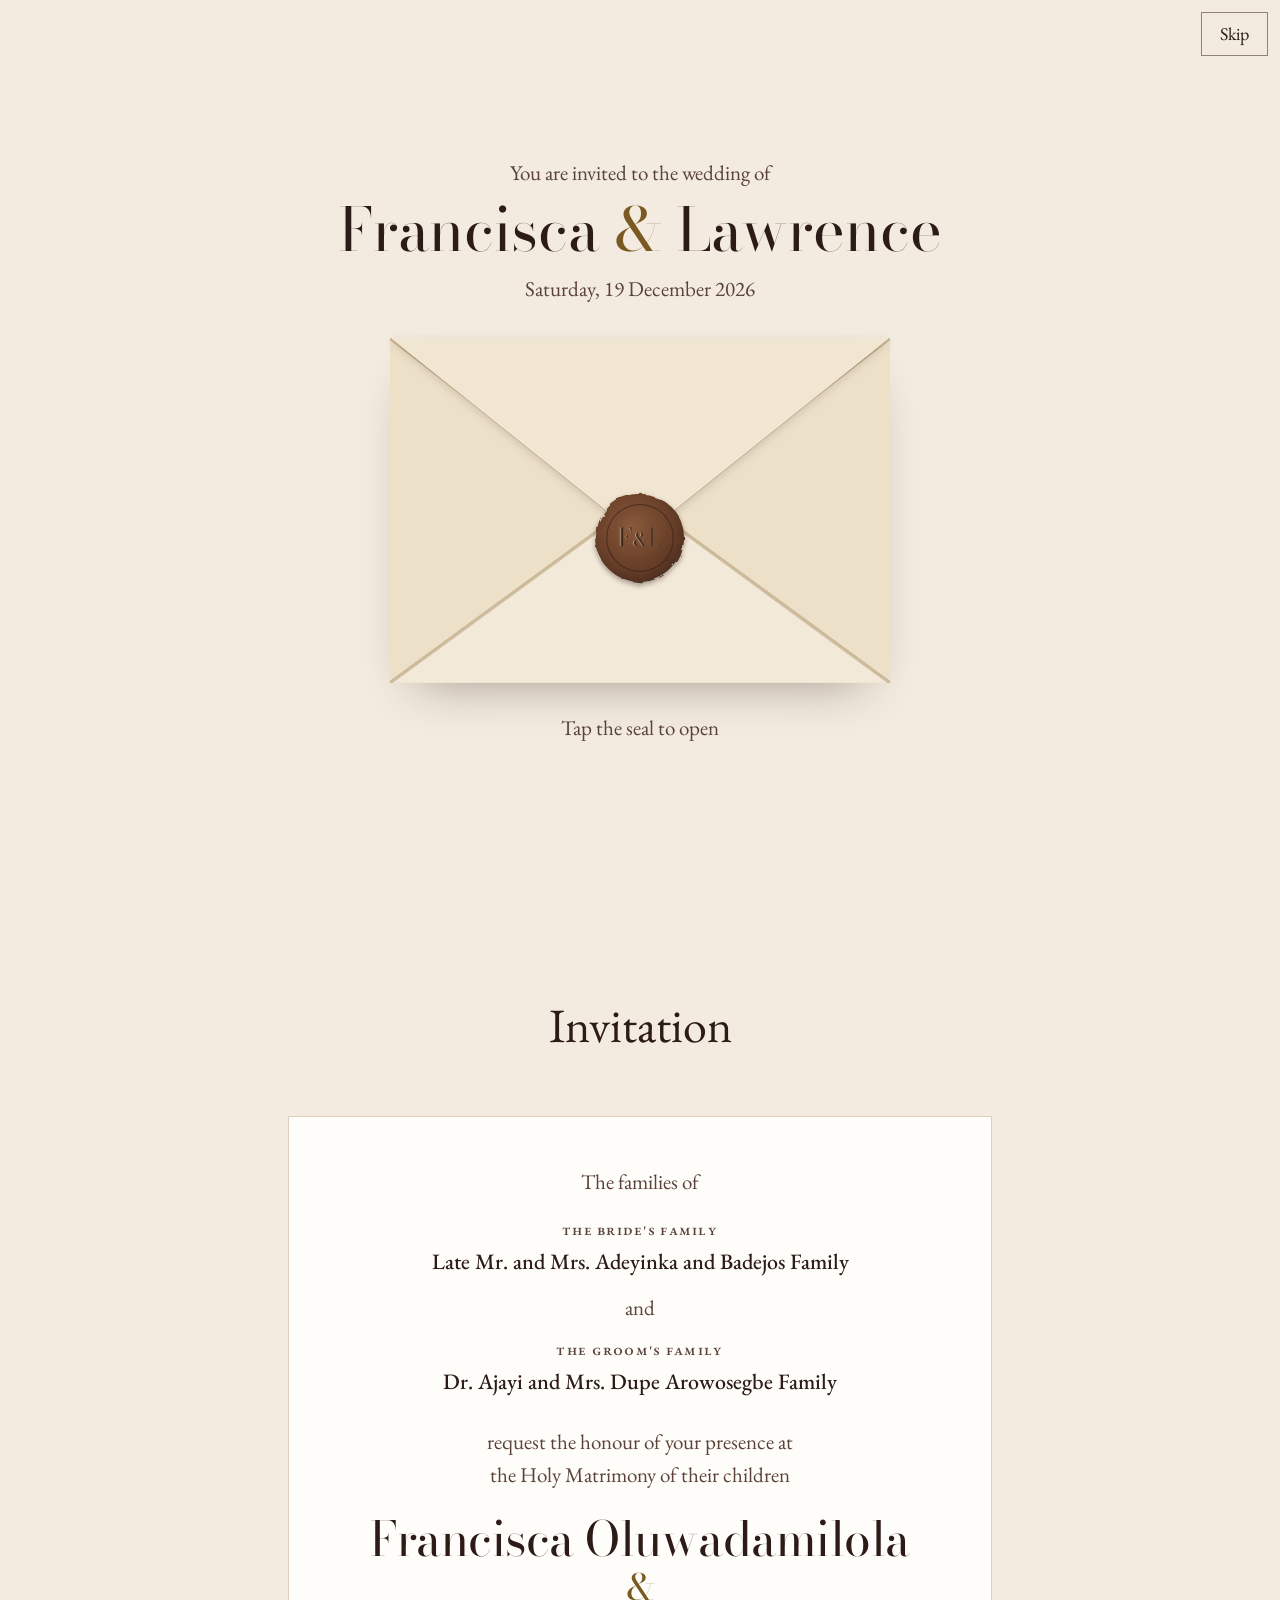
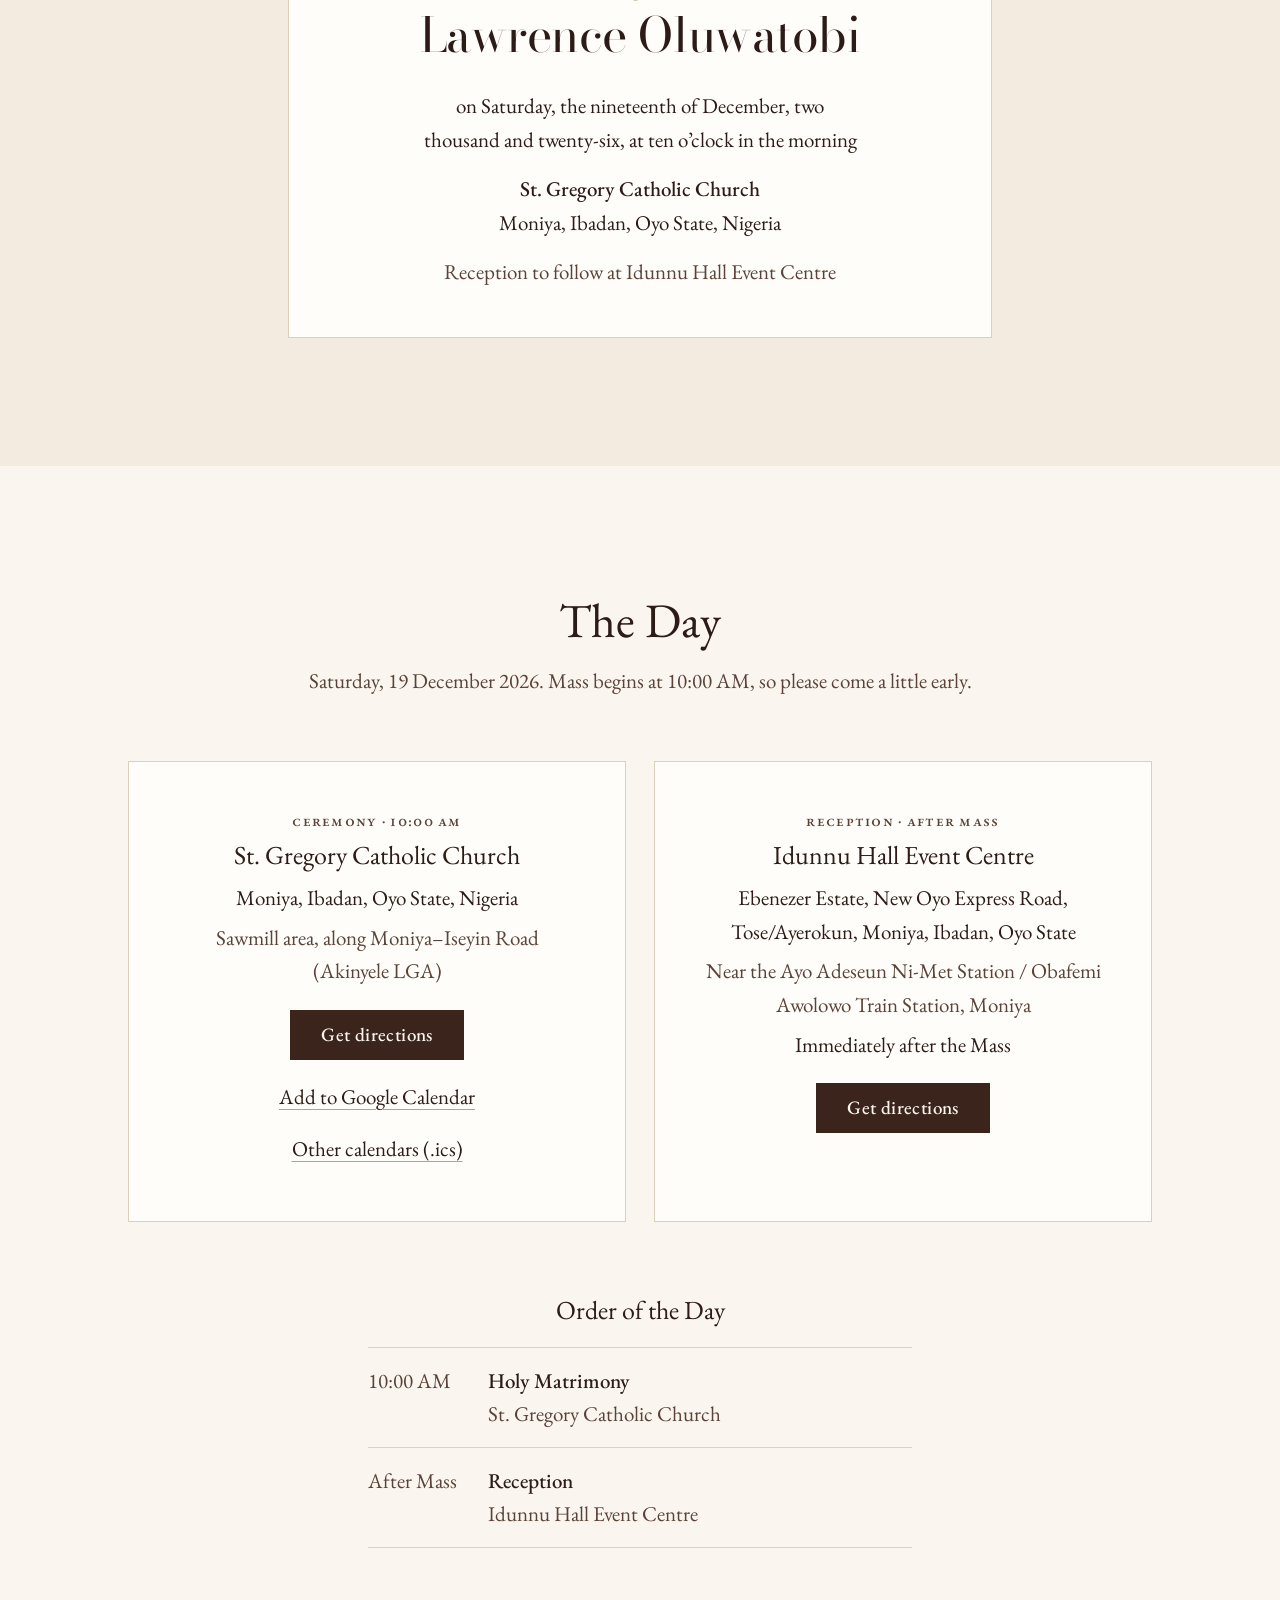
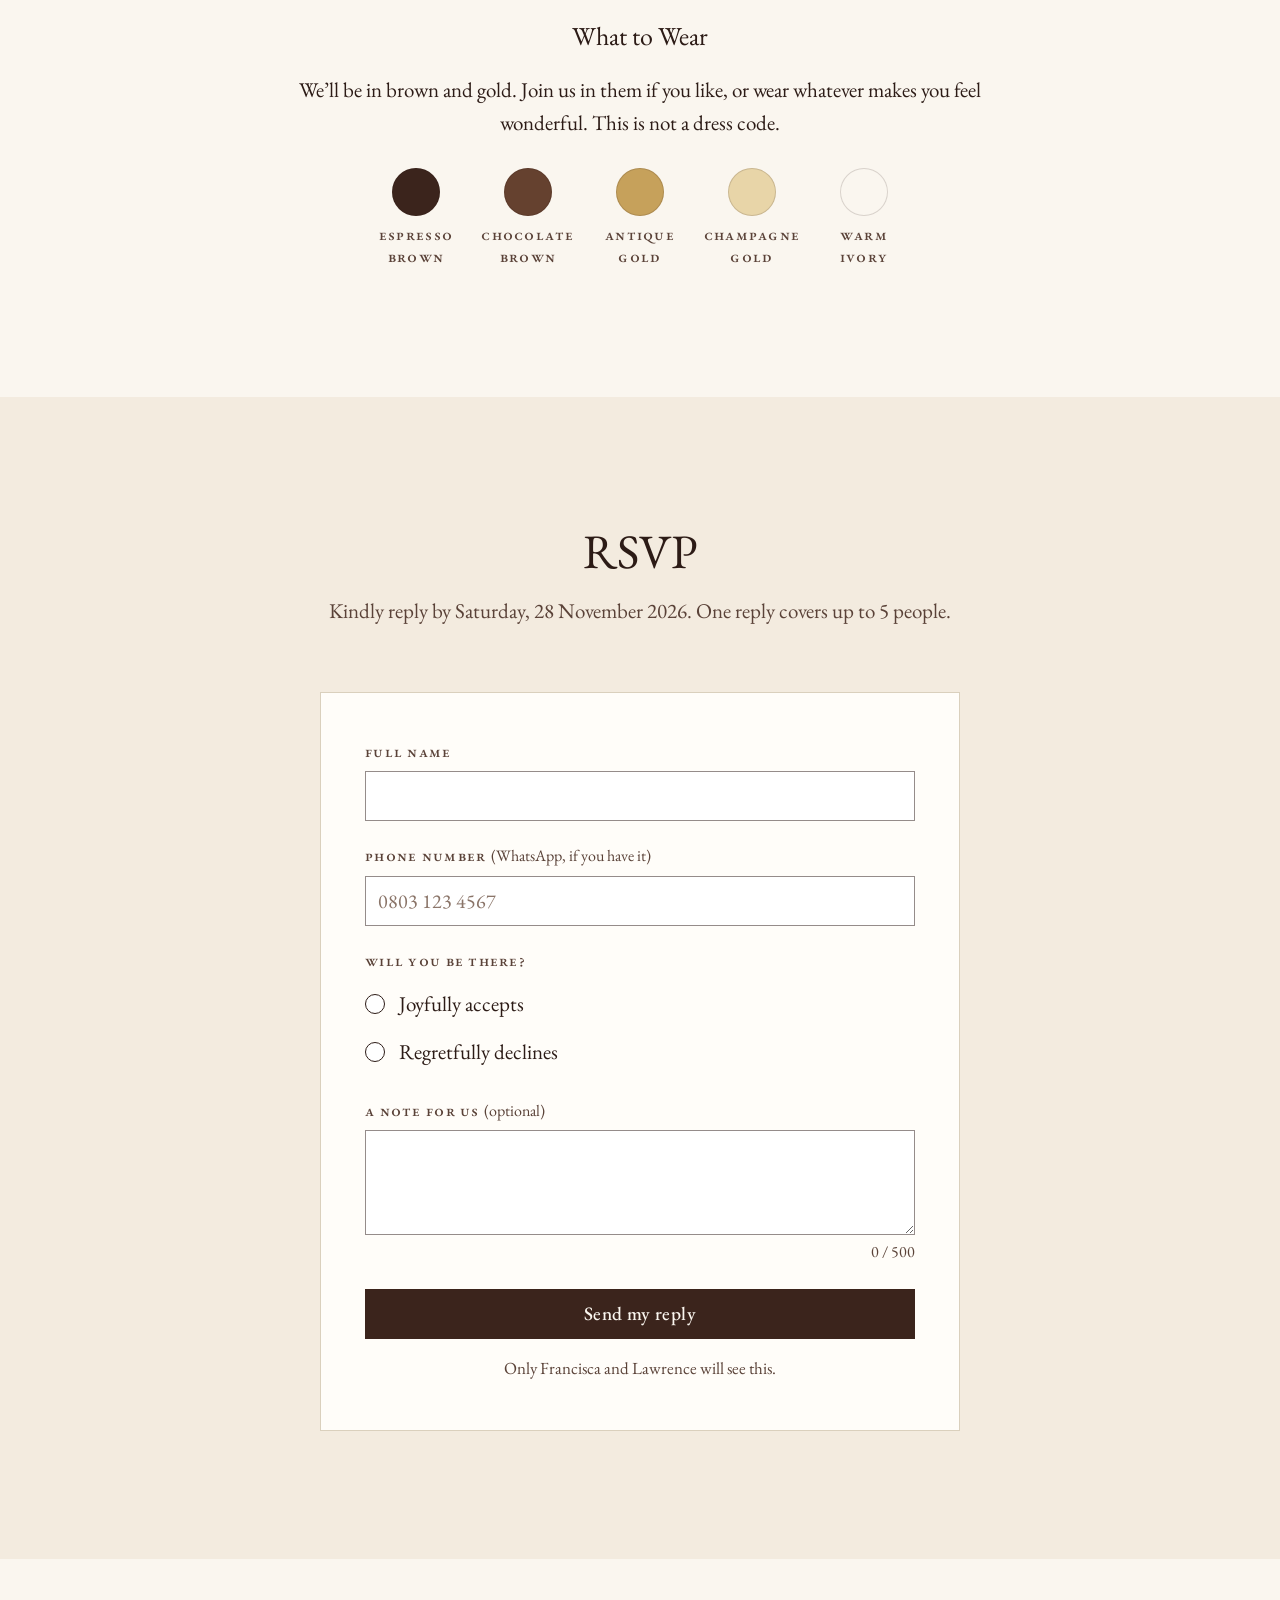
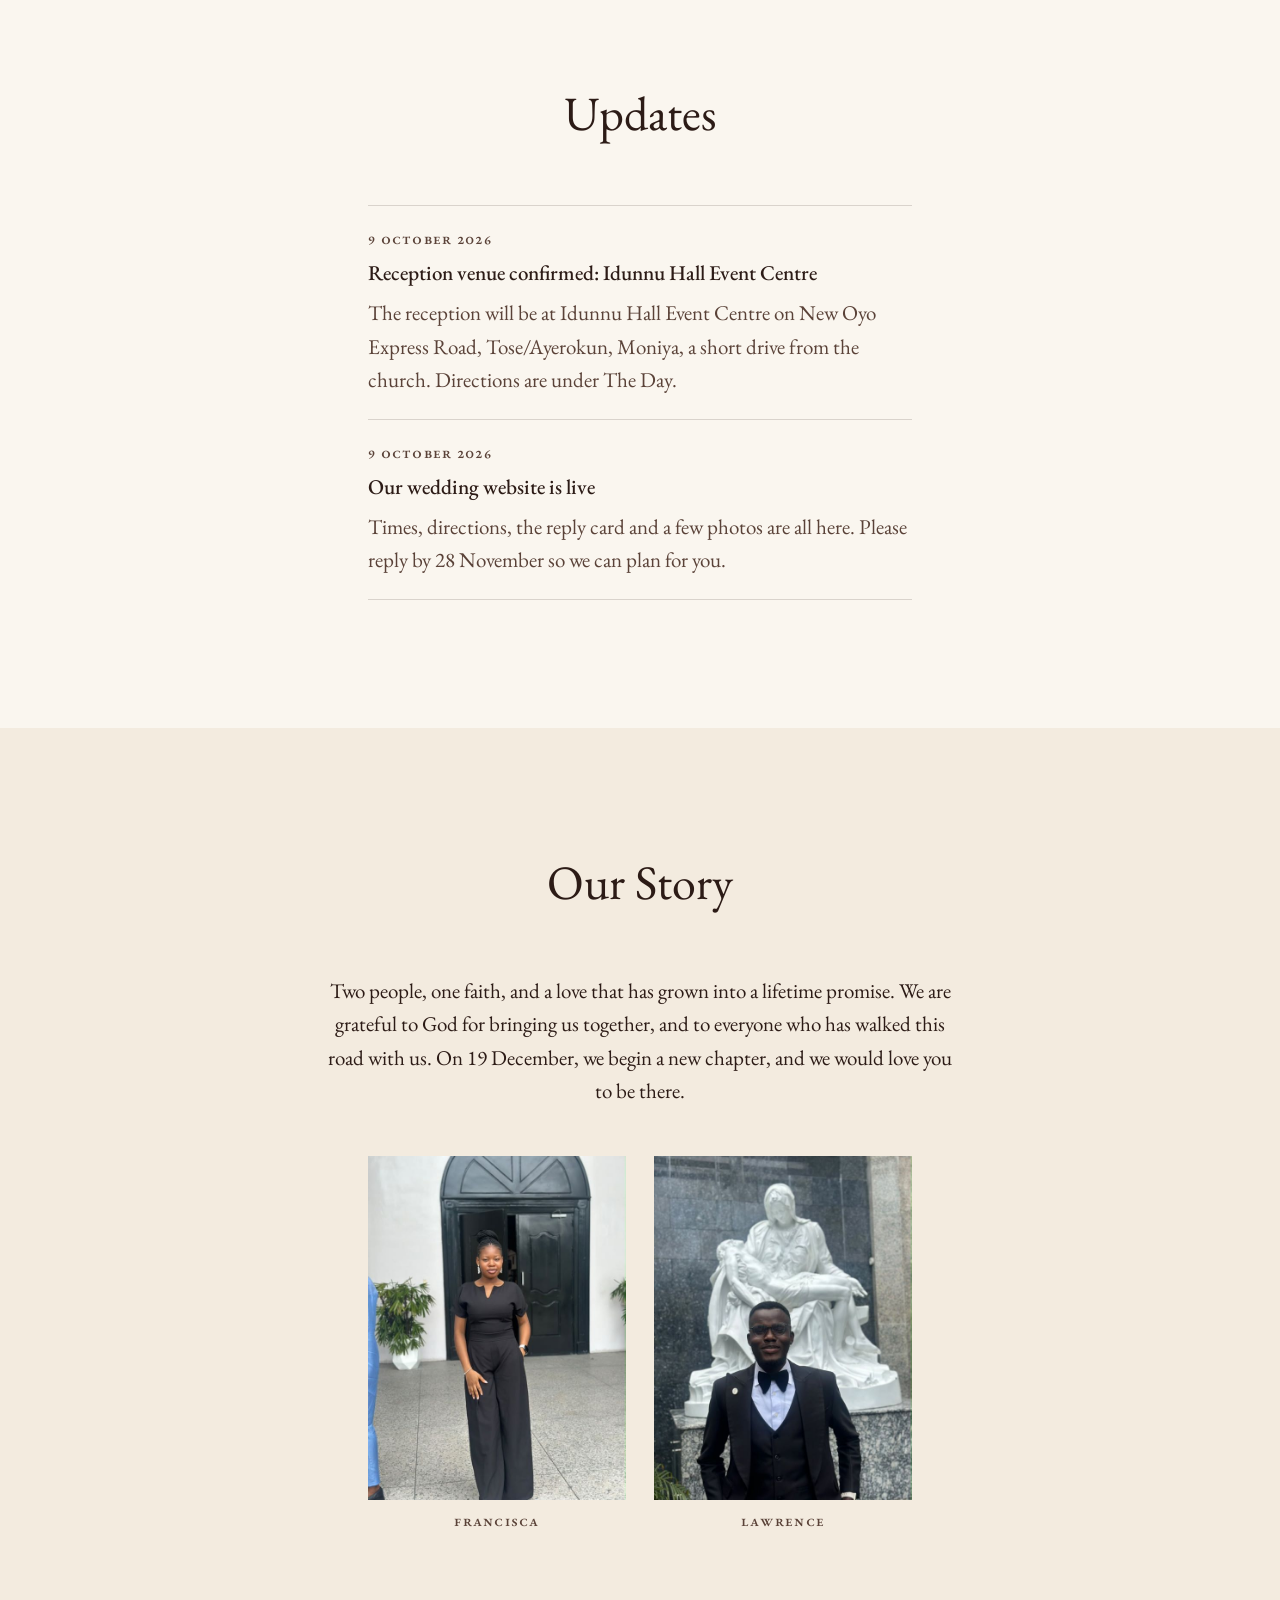
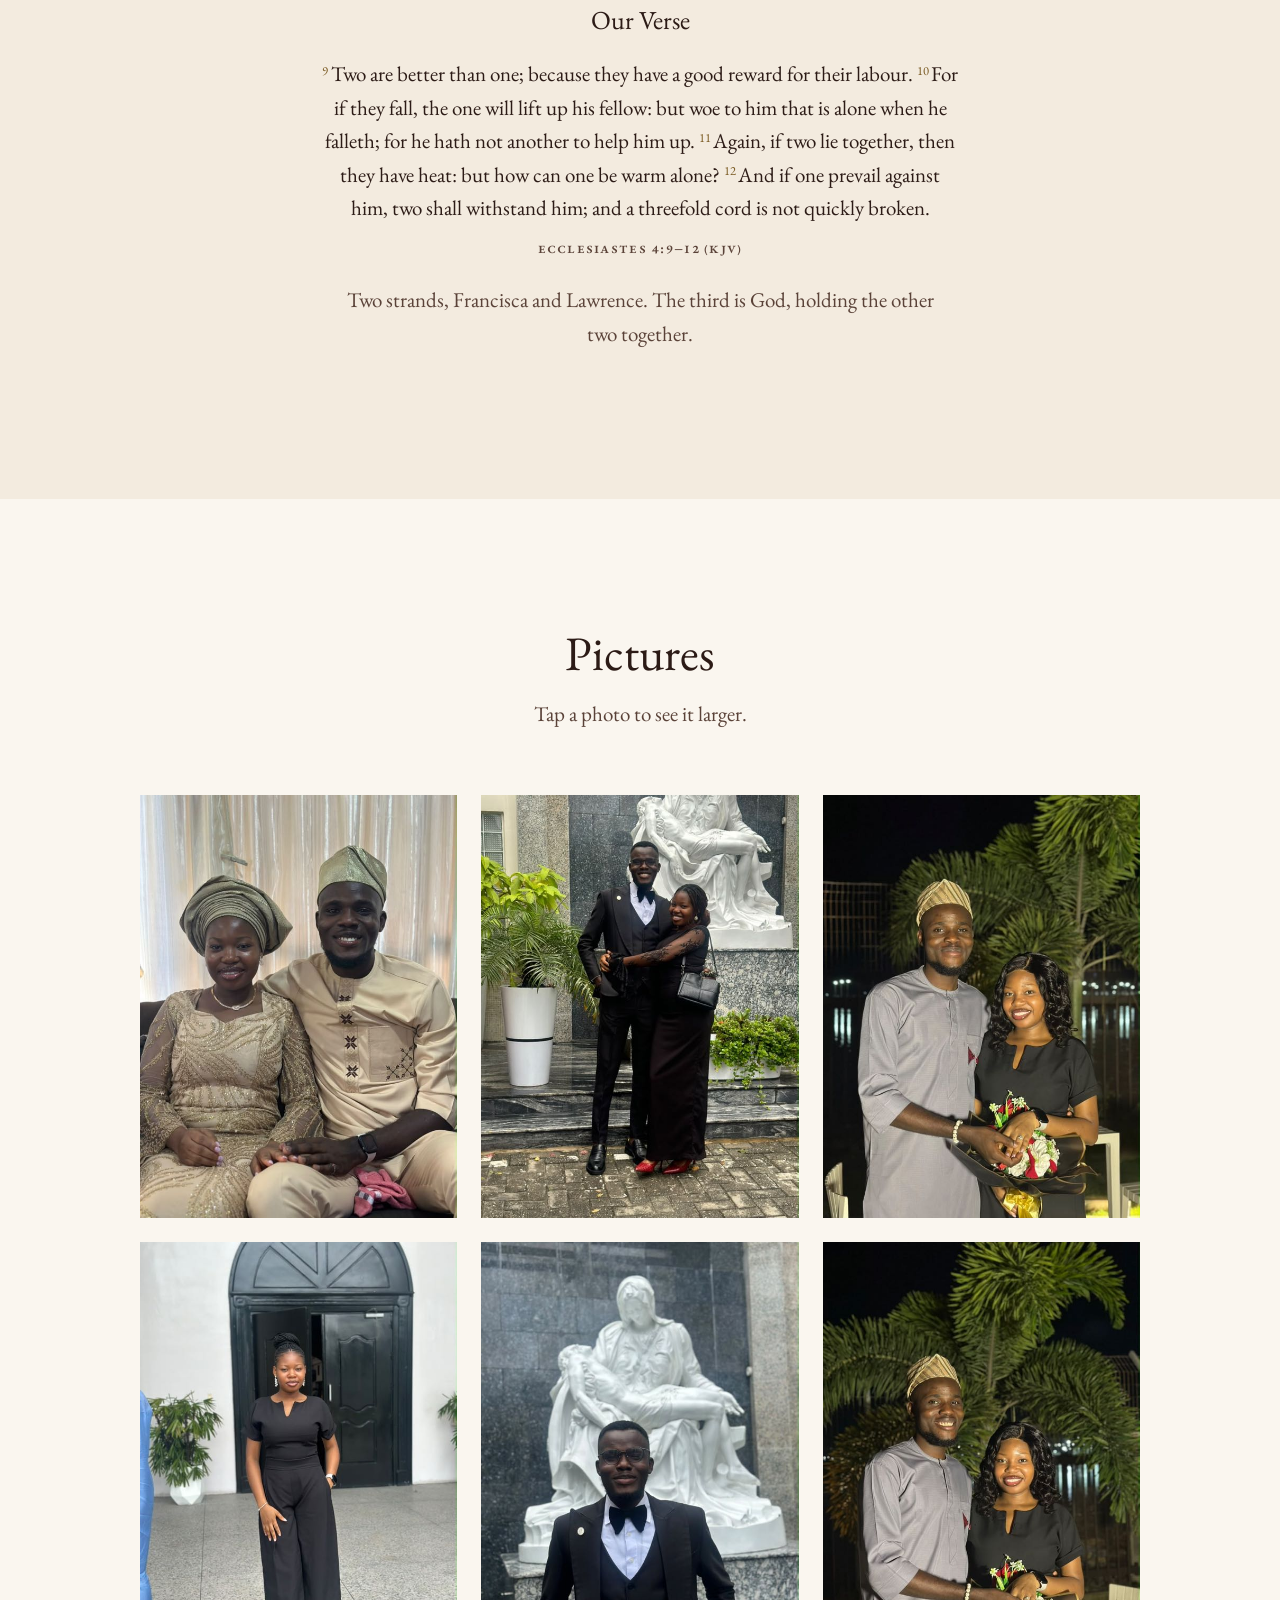
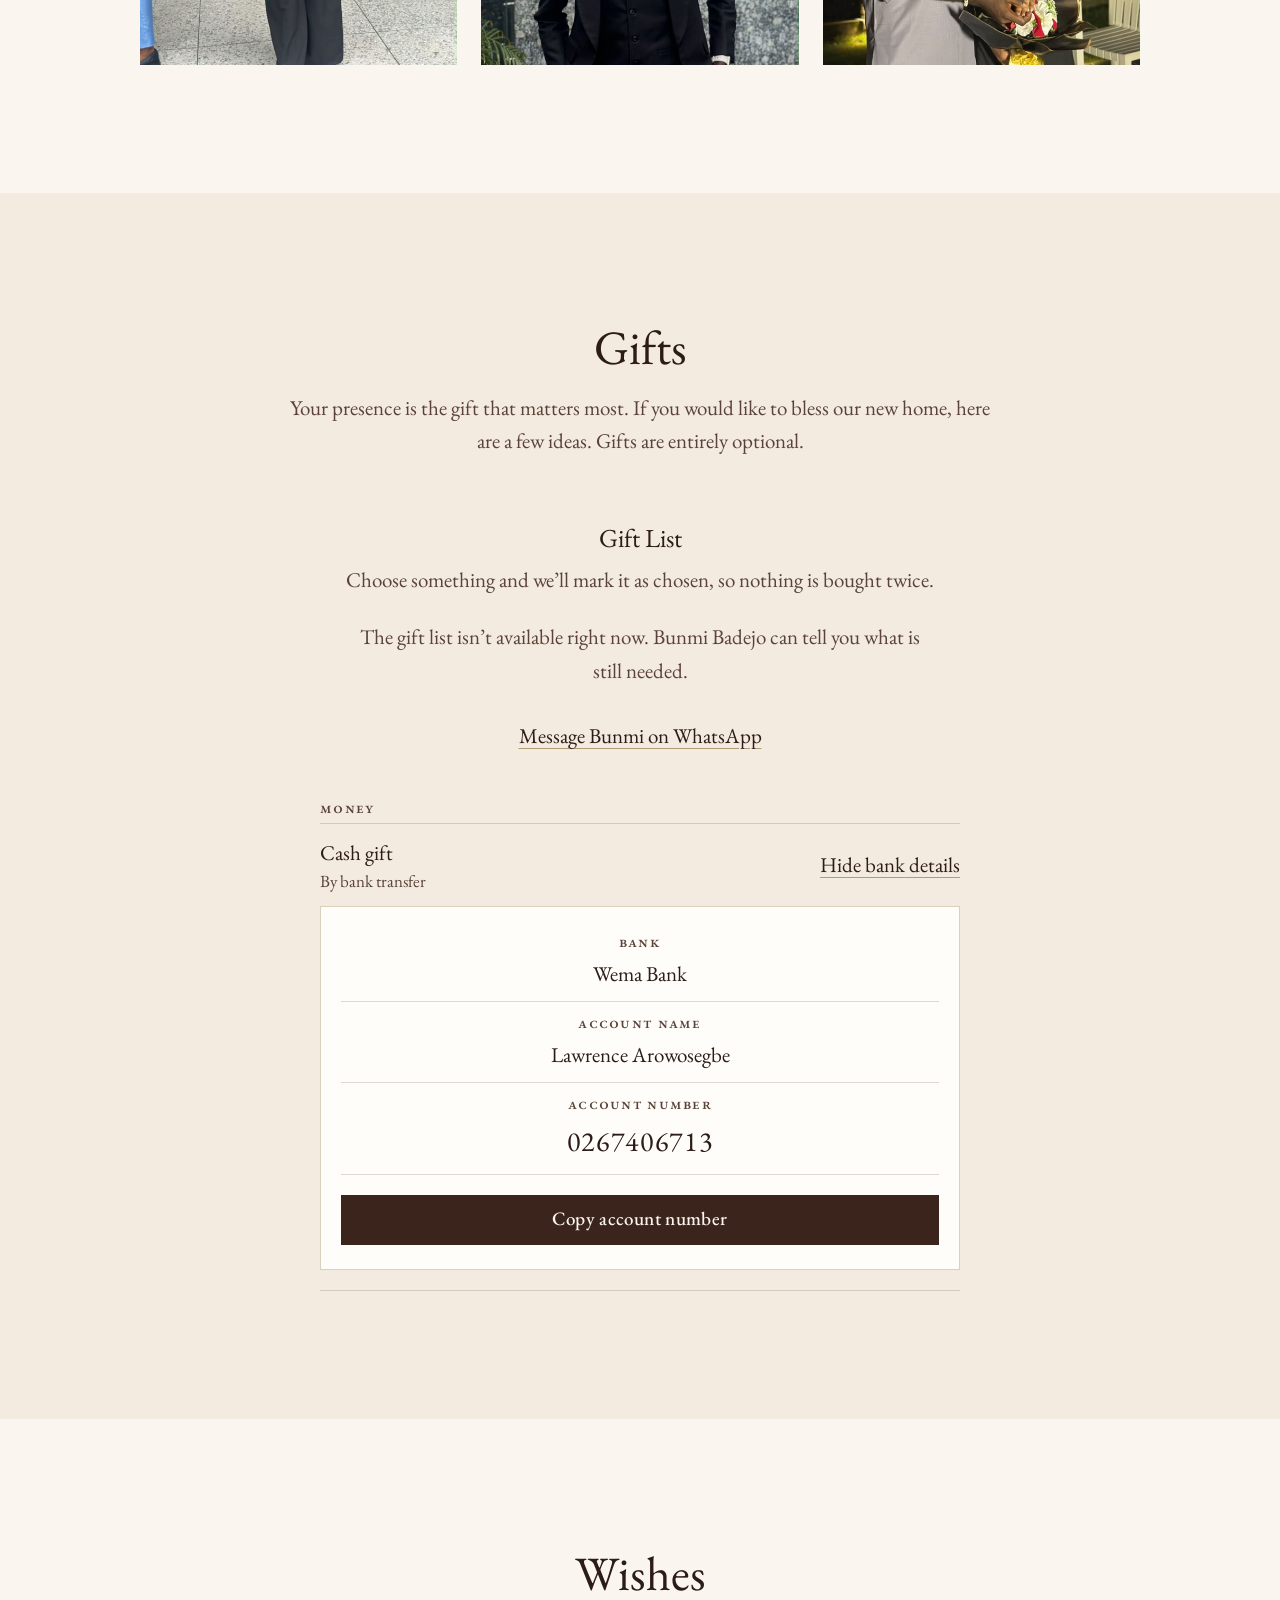
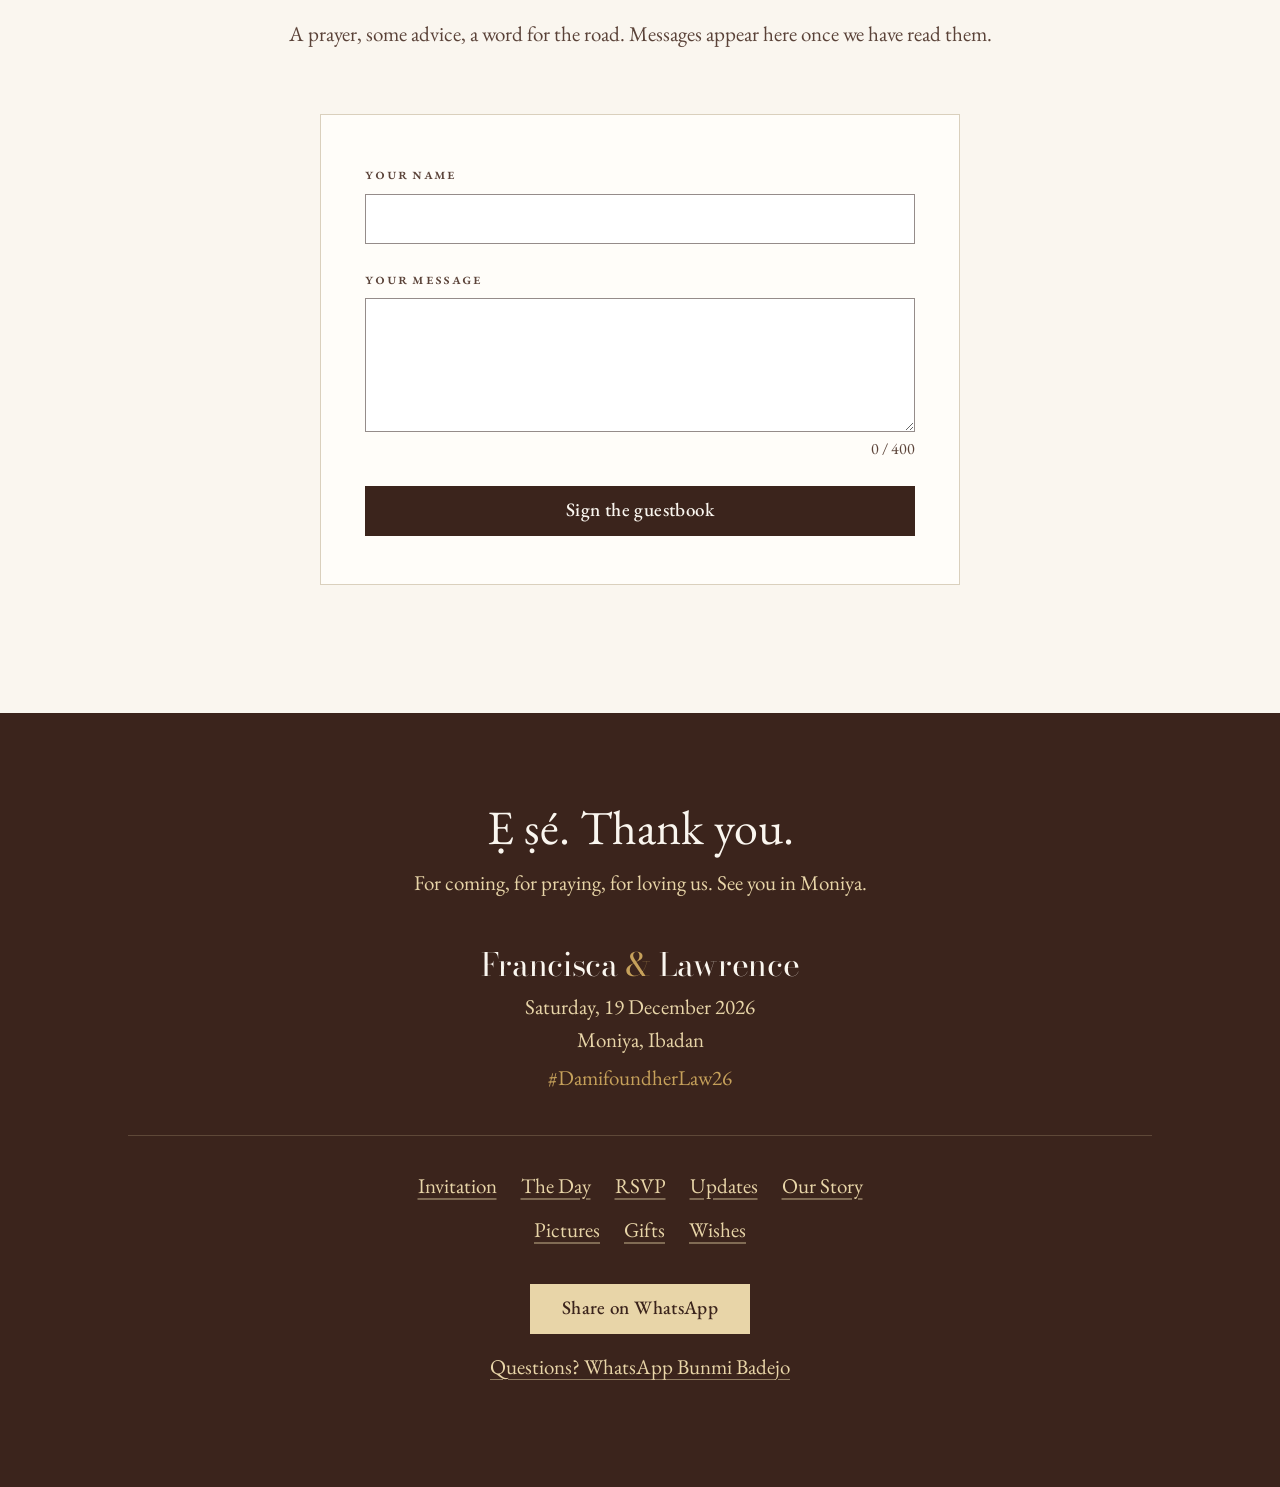
==== commit a840b710: "Update reception address to New Oyo Express Road, Tose/Ayerokun, Moniya" ====
--- a/site-v2/index.html
+++ b/site-v2/index.html
@@ -37,7 +37,7 @@
   <link rel="preconnect" href="https://fonts.gstatic.com" crossorigin>
   <link rel="stylesheet" href="https://fonts.googleapis.com/css2?family=Bodoni+Moda:opsz,wght@6..96,400&display=swap">
   <link rel="preload" as="image" href="assets/photos/couple-church.jpg" fetchpriority="high">
-  <link rel="stylesheet" href="css/styles.css?v=202610101659">
+  <link rel="stylesheet" href="css/styles.css?v=202610230927">
 
   <script>
     (function (d) {
@@ -57,8 +57,8 @@
       } catch (e) { /* storage blocked: let main.js decide */ }
     })(document.documentElement);
   </script>
-  <script src="config.js?v=202610101659" defer></script>
-  <script src="js/main.js?v=202610101659" defer></script>
+  <script src="config.js?v=202610230927" defer></script>
+  <script src="js/main.js?v=202610230927" defer></script>
 </head>
 <body>
   <svg class="sprite" aria-hidden="true" focusable="false" xmlns="http://www.w3.org/2000/svg">
@@ -196,11 +196,11 @@
             <p class="label" data-reception-label>Reception · After Mass</p>
             <div data-reception-body>
               <h3 class="h3" id="reception-title">Idunnu Hall Event Centre</h3>
-              <p>Ebenezer Estate, New Oyo Road, Moniya, Ibadan, Oyo State</p>
+              <p>Ebenezer Estate, New Oyo Express Road, Tose/Ayerokun, Moniya, Ibadan, Oyo State</p>
               <p class="muted">Near the Ayo Adeseun Ni-Met Station / Obafemi Awolowo Train Station, Moniya</p>
               <p>Immediately after the Mass</p>
               <div class="venue__actions">
-                <a class="btn" target="_blank" rel="noopener" href="https://www.google.com/maps/search/?api=1&amp;query=Idunnu+Hall+Event+Centre%2C+Ebenezer+Estate%2C+New+Oyo+Road%2C+Moniya%2C+Ibadan">Get directions</a>
+                <a class="btn" target="_blank" rel="noopener" href="https://www.google.com/maps/search/?api=1&amp;query=Idunnu+Hall%2C+Ebenezer+Estate%2C+New+Oyo+Express+Road%2C+Tose%2FAyerokun%2C+Moniya%2C+Ibadan">Get directions</a>
               </div>
             </div>
           </article>
